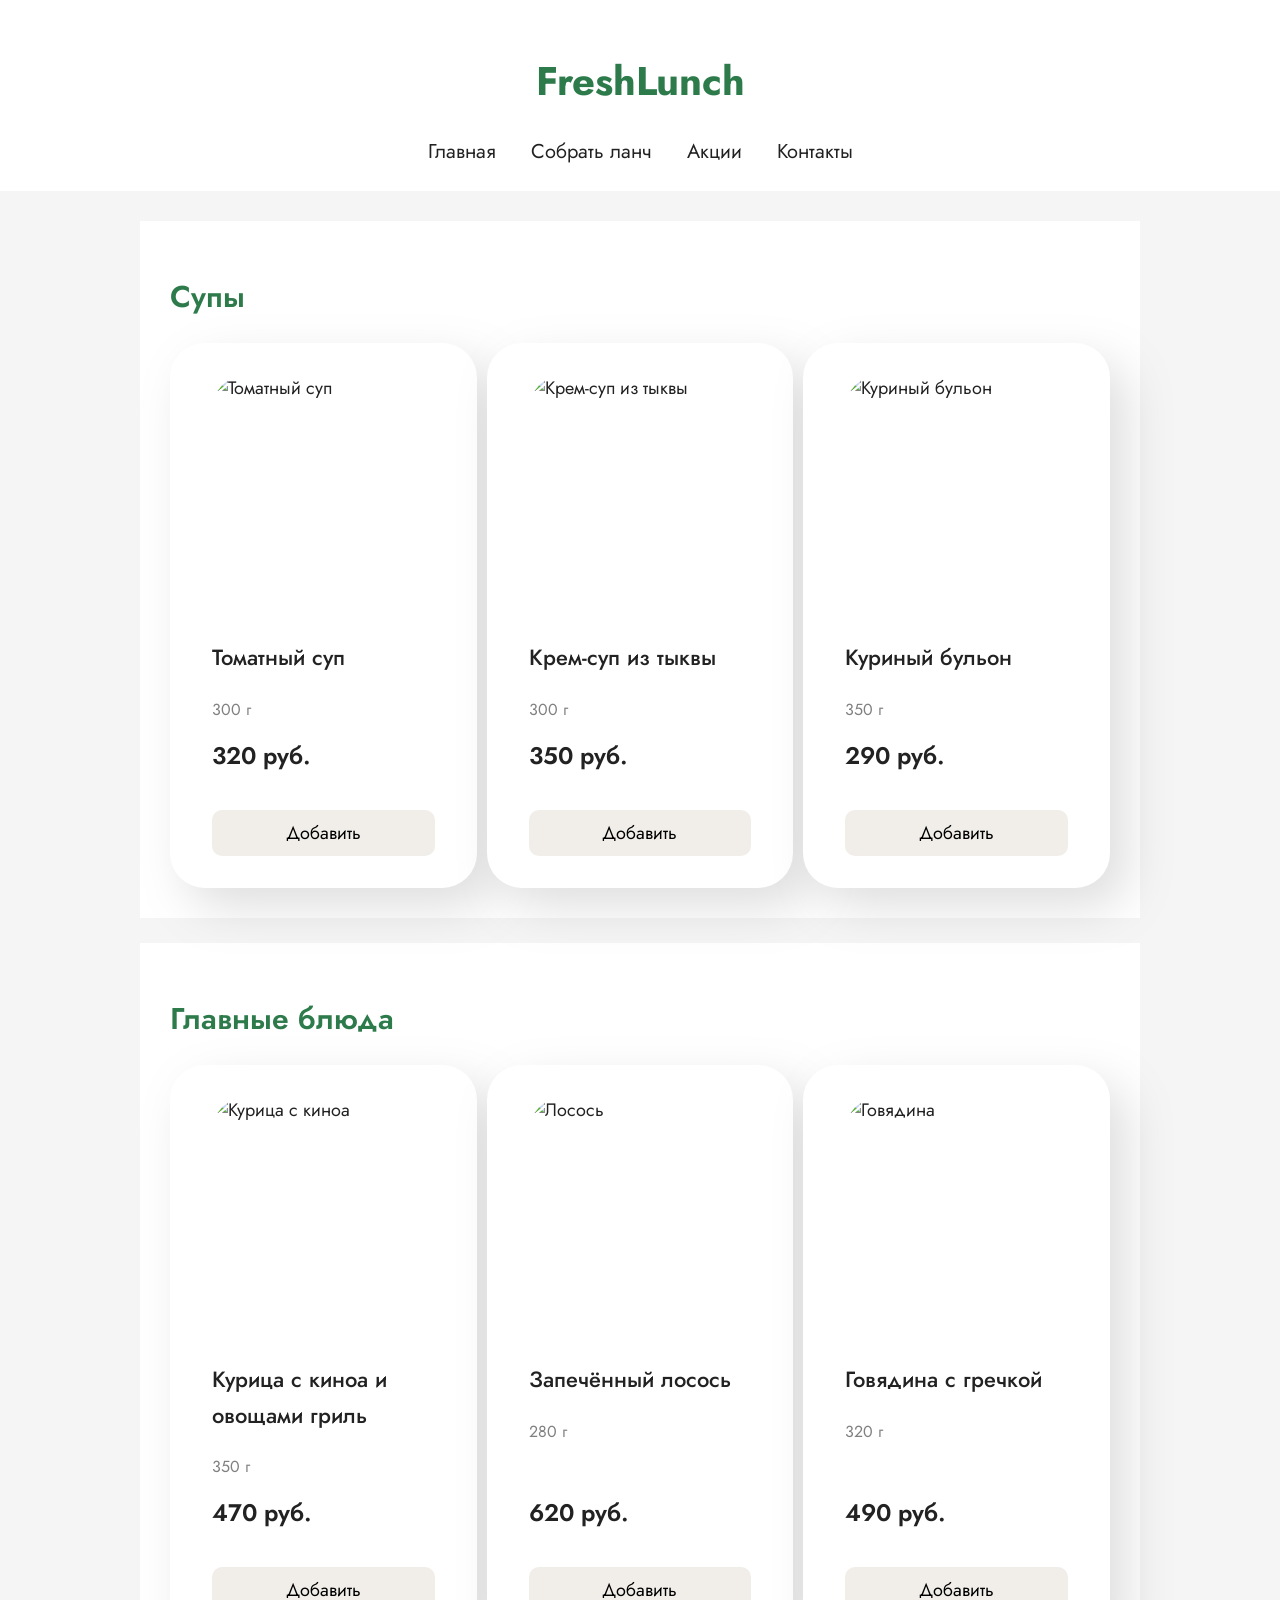
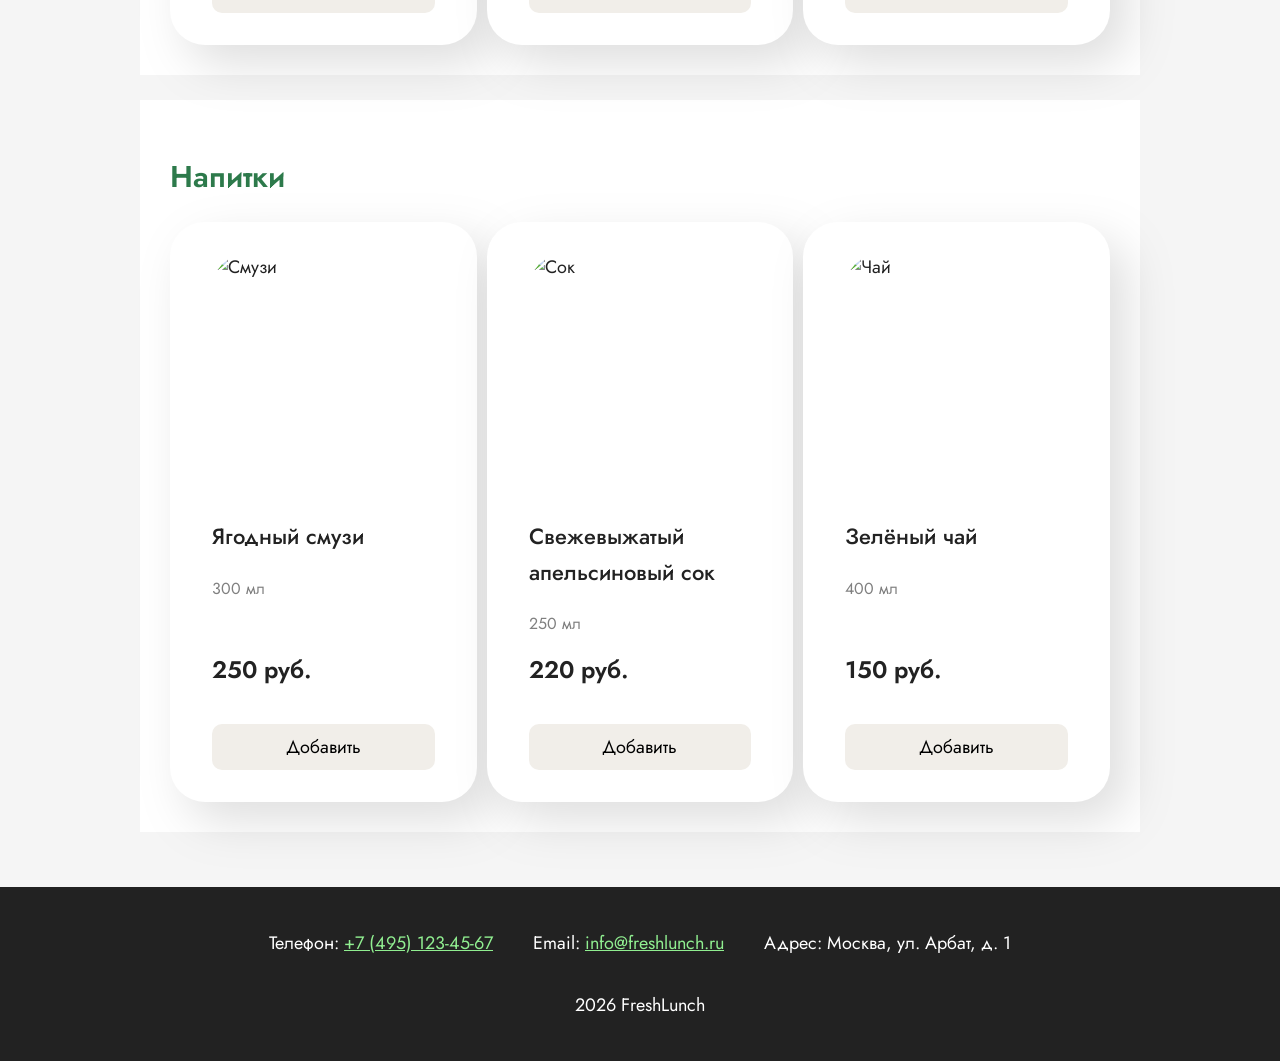
==== lunch.html @ 1bab7ae6 "Первая и вторая лабораторная" ====
<!DOCTYPE html>
<html lang="ru">

<head>
    <meta charset="UTF-8">
    <meta name="viewport" content="width=device-width, initial-scale=1.0">
    <title>FreshLunch - Собрать ланч</title>
    
    <link rel="preconnect" href="https://fonts.googleapis.com">
    <link rel="preconnect" href="https://fonts.gstatic.com" crossorigin>
    <link href="https://fonts.googleapis.com/css2?family=Jost:ital,wght@0,100..900;1,100..900&family=Oswald:wght@200..700&family=PT+Sans:ital,wght@0,400;0,700;1,400;1,700&display=swap" rel="stylesheet">

    <link rel="stylesheet" href="style.css">
    <link rel="stylesheet" href="lunch.css">
</head>

<body>
<header>
    <h1>FreshLunch</h1>
    <nav>
        <!-- Ссылка на главную -->
        <a href="site.html">Главная</a>
        <!-- Активная ссылка — текущая страница -->
        <a href="lunch.html" id="active">Собрать ланч</a>
        <a href="#">Акции</a>
        <a href="#contacts">Контакты</a>
    </nav>
</header>

<main>
    <section class="menu-section">
        <h2>Супы</h2>

        <div class="dishes-grid">

            <!-- Блюдо 1 -->
            <div class="dish-card">
                <img src="https://images.unsplash.com/photo-1547592166-23ac45744acd?w=400" alt="Томатный суп">
                <p class="dish-name">Томатный суп</p>
                <p class="dish-weight">300 г</p>
                <p class="dish-price">320 руб.</p>
                <button class="add-btn">Добавить</button>
            </div>

            <!-- Блюдо 2 -->
            <div class="dish-card">
                <img src="https://images.unsplash.com/photo-1603105037880-880cd4edfb0d?w=400" alt="Крем-суп из тыквы">
                <p class="dish-name">Крем-суп из тыквы</p>
                <p class="dish-weight">300 г</p>
                <p class="dish-price">350 руб.</p>
                <button class="add-btn">Добавить</button>
            </div>

            <!-- Блюдо 3 -->
            <div class="dish-card">
                <img src="https://images.unsplash.com/photo-1604152135912-04a022e23696?w=400" alt="Куриный бульон">
                <p class="dish-name">Куриный бульон</p>
                <p class="dish-weight">350 г</p>
                <p class="dish-price">290 руб.</p>
                <button class="add-btn">Добавить</button>
            </div>
        </div>
    </section>

    <!-- БЛОК С ГЛАВНЫМИ БЛЮДАМИ -->
    <section class="menu-section">
        <h2>Главные блюда</h2>

        <div class="dishes-grid">
            <div class="dish-card">
                <img src="https://images.unsplash.com/photo-1546069901-ba9599a7e63c?w=400" alt="Курица с киноа">
                <p class="dish-name">Курица с киноа и овощами гриль</p>
                <p class="dish-weight">350 г</p>
                <p class="dish-price">470 руб.</p>
                <button class="add-btn">Добавить</button>
            </div>

            <div class="dish-card">
                <img src="https://images.unsplash.com/photo-1467003909585-2f8a72700288?w=400" alt="Лосось">
                <p class="dish-name">Запечённый лосось</p>
                <p class="dish-weight">280 г</p>
                <p class="dish-price">620 руб.</p>
                <button class="add-btn">Добавить</button>
            </div>

            <div class="dish-card">
                <img src="https://images.unsplash.com/photo-1546793665-c74683f339c1?w=400" alt="Говядина">
                <p class="dish-name">Говядина с гречкой</p>
                <p class="dish-weight">320 г</p>
                <p class="dish-price">490 руб.</p>
                <button class="add-btn">Добавить</button>
            </div>
        </div>
    </section>

    <!-- БЛОК С НАПИТКАМИ -->
    <section class="menu-section">
        <h2>Напитки</h2>

        <div class="dishes-grid">
            <div class="dish-card">
                <img src="https://images.unsplash.com/photo-1544145945-f90425340c7e?w=400" alt="Смузи">
                <p class="dish-name">Ягодный смузи</p>
                <p class="dish-weight">300 мл</p>
                <p class="dish-price">250 руб.</p>
                <button class="add-btn">Добавить</button>
            </div>

            <div class="dish-card">
                <img src="https://images.unsplash.com/photo-1556679343-c7306c1976bc?w=400" alt="Сок">
                <p class="dish-name">Свежевыжатый апельсиновый сок</p>
                <p class="dish-weight">250 мл</p>
                <p class="dish-price">220 руб.</p>
                <button class="add-btn">Добавить</button>
            </div>

            <div class="dish-card">
                <img src="https://images.unsplash.com/photo-1497534446932-c925b458314e?w=400" alt="Чай">
                <p class="dish-name">Зелёный чай</p>
                <p class="dish-weight">400 мл</p>
                <p class="dish-price">150 руб.</p>
                <button class="add-btn">Добавить</button>
            </div>

        </div>
    </section>
</main>


<footer id="contacts">
    <div class="contacts">
        <p>Телефон: <a href="tel:+74951234567">+7 (495) 123-45-67</a></p>
        <p>Email: <a href="mailto:info@freshlunch.ru">info@freshlunch.ru</a></p>
        <p>Адрес: Москва, ул. Арбат, д. 1</p>
    </div>
    <p>2026 FreshLunch</p>
</footer>
</body>
</html>
---- style.css ----
* {
    box-sizing: border-box;
}

body {
    font-family: 'Jost', sans-serif;
    background-color: #f5f5f5;
    color: #222;
    margin: 0;
    font-size: 18px;
}


/* Шапка */

header {
    background-color: white;
    padding: 25px;
    text-align: center;
}

header h1 {
    color: #2d7a4b;
    font-size: 40px;
    font-weight: 700;
}

nav a {
    color: #222;
    text-decoration: none;
    margin: 15px;
    font-size: 20px;
}

nav a:hover {
    color: #2d7a4b;
}


/* Основная часть */

main {
    width: 90%;
    max-width: 1000px;
    margin: 30px auto;
}


/* Разделы */

section {
    background-color: white;
    padding: 30px;
    margin-bottom: 25px;
}

h2 {
    color: #2d7a4b;
    font-size: 30px;
    font-weight: 600;
}


/* Картинка */

section img {
    width: 350px;
    height: auto;
    max-width: 100%;
}


/* Текст */

section p {
    font-size: 20px;
    line-height: 1.6;
}


/* Список */

li {
    font-size: 20px;
    margin-bottom: 15px;
}


/* Таблица */

table {
    width: 100%;
    border-collapse: collapse;
    font-size: 18px;
}

th,
td {
    border: 1px solid #ccc;
    padding: 15px;
    text-align: left;
}

th {
    background-color: #eee;
}


/* Футер */

footer {
    background-color: #222;
    color: white;
    padding: 25px;
    text-align: center;
}

.contacts {
    display: flex;
    justify-content: center;
    gap: 40px;
}

footer a {
    color: lightgreen;
}

footer a:hover {
    color: white;
}

footer p {
    font-size: 18px;
}


/* Телефон */

@media (max-width: 600px) {

    nav a {
        display: block;
        margin: 15px;
    }

    .contacts {
        display: block;
    }

    table {
        font-size: 15px;
    }

    th,
    td {
        padding: 8px;
    }
}
---- lunch.css ----
/* ===== СЕТКА БЛОКА С БЛЮДАМИ (section > div) ===== */
.dishes-grid {
    display: grid;                       /* включаем Grid */
    grid-template-columns: 1fr 1fr 1fr;  /* 3 колонки одинаковой ширины */
    gap: 10px;                           /* отступ между элементами */
}


/* ===== КАРТОЧКА БЛЮДА (section > div > div) ===== */
.dish-card {
    display: flex;                       /* включаем Flex */
    flex-direction: column;              /* элементы вертикально */
    padding: 30px 40px;                  /* 30px сверху/снизу, 40px слева/справа */
    border-radius: 35px;                 /* закругление углов */
    cursor: pointer;                     /* курсор "рука" */
    filter: drop-shadow(17px 19px 24px rgba(0, 0, 0, 0.13)); /* тень */
    background-color: white;             /* белый фон */
    border: 2px solid transparent;       /* прозрачная граница (для hover) */
    transition: 0.2s;                    /* плавное изменение */
}

/* При наведении — граница tomato */
.dish-card:hover {
    border: 2px solid tomato;
}

/* При наведении на карточку — меняем цвет кнопки */
.dish-card:hover .add-btn {
    background-color: tomato;
    color: white;
}


/* ===== ИЗОБРАЖЕНИЕ (section > div > div > img) ===== */
.dish-card img {
    width: 100%;                         /* растягиваем на всю ширину */
    height: 250px;
    object-fit: cover;
    border-radius: 35px;                 /* закругление */
}


/* ===== ЦЕНА ===== */
.dish-price {
    font-size: 24px;                     /* увеличили размер */
    font-weight: 600;
    margin-top: auto;                    /* ПРИЖИМАЕТ цену+вес+кнопку вниз */
}


/* ===== НАЗВАНИЕ ===== */
.dish-name {
    font-size: 22px;                     /* увеличили размер */
    font-weight: 500;
    margin-top: 15px;
    margin-bottom: 5px;
}


/* ===== ВЕС/ОБЪЁМ ===== */
.dish-weight {
    color: gray;                         /* серый цвет */
    font-size: 16px;
    margin-bottom: 15px;
}


/* ===== КНОПКА ===== */
.add-btn {
    background-color: #f1eee9;           /* цвет фона */
    margin-top: 10px;                    /* обязательный отступ сверху */
    padding: 10px 30px;                  /* 10px сверху/снизу, 30px слева/справа */
    border-radius: 10px;                 /* закругление */
    cursor: pointer;                     /* курсор "рука" */
    border: none;
    font-family: 'Jost', sans-serif;
    font-size: 18px;
    transition: 0.2s;
}


/* ===== ФУТЕР ВНИЗУ СТРАНИЦЫ ===== */
body {
    display: flex;
    flex-direction: column;
    min-height: 100vh;                   /* минимум = высота экрана */
}

main {
    flex-grow: 1;                        /* main растягивается на всё свободное место */
}


/* ===== АДАПТИВНОСТЬ ===== */

/* Планшеты: ≤800px */
@media (max-width: 800px) {
    .dishes-grid {
        grid-template-columns: 1fr 1fr;  /* 2 колонки */
    }

    nav {
        justify-content: space-between;  /* равное расстояние между ссылками */
    }
}


/* Телефоны: ≤600px */
@media (max-width: 600px) {
    h1 {
        text-align: center;              /* заголовок по центру */
    }

    nav {
        flex-direction: column;          /* ссылки вертикально */
        align-items: center;             /* выравнивание по центру */
    }

    nav a {
        font-size: 24px;                 /* шрифт +4px (было 20px) */
    }

    section h2 {
        text-align: center;              /* заголовки секций по центру */
    }

    .dishes-grid {
        grid-template-columns: 1fr;      /* 1 колонка */
    }
}
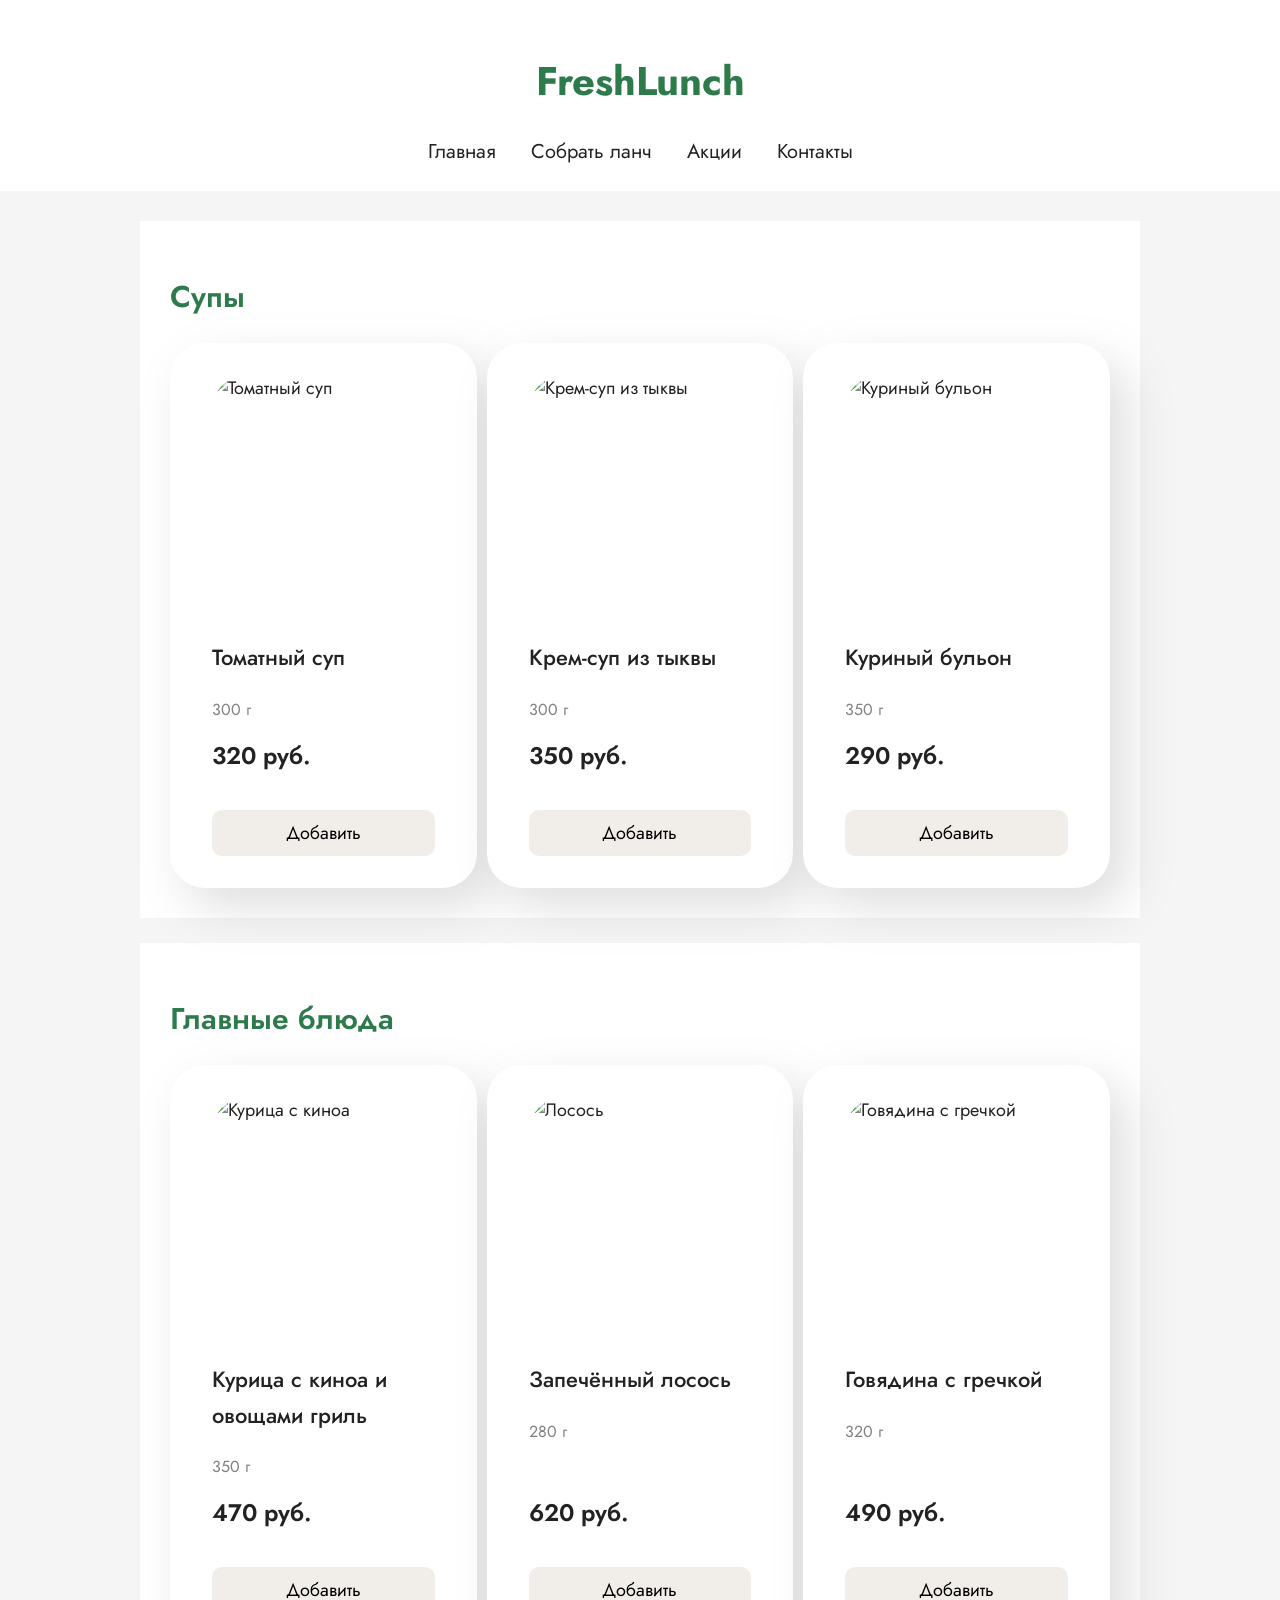
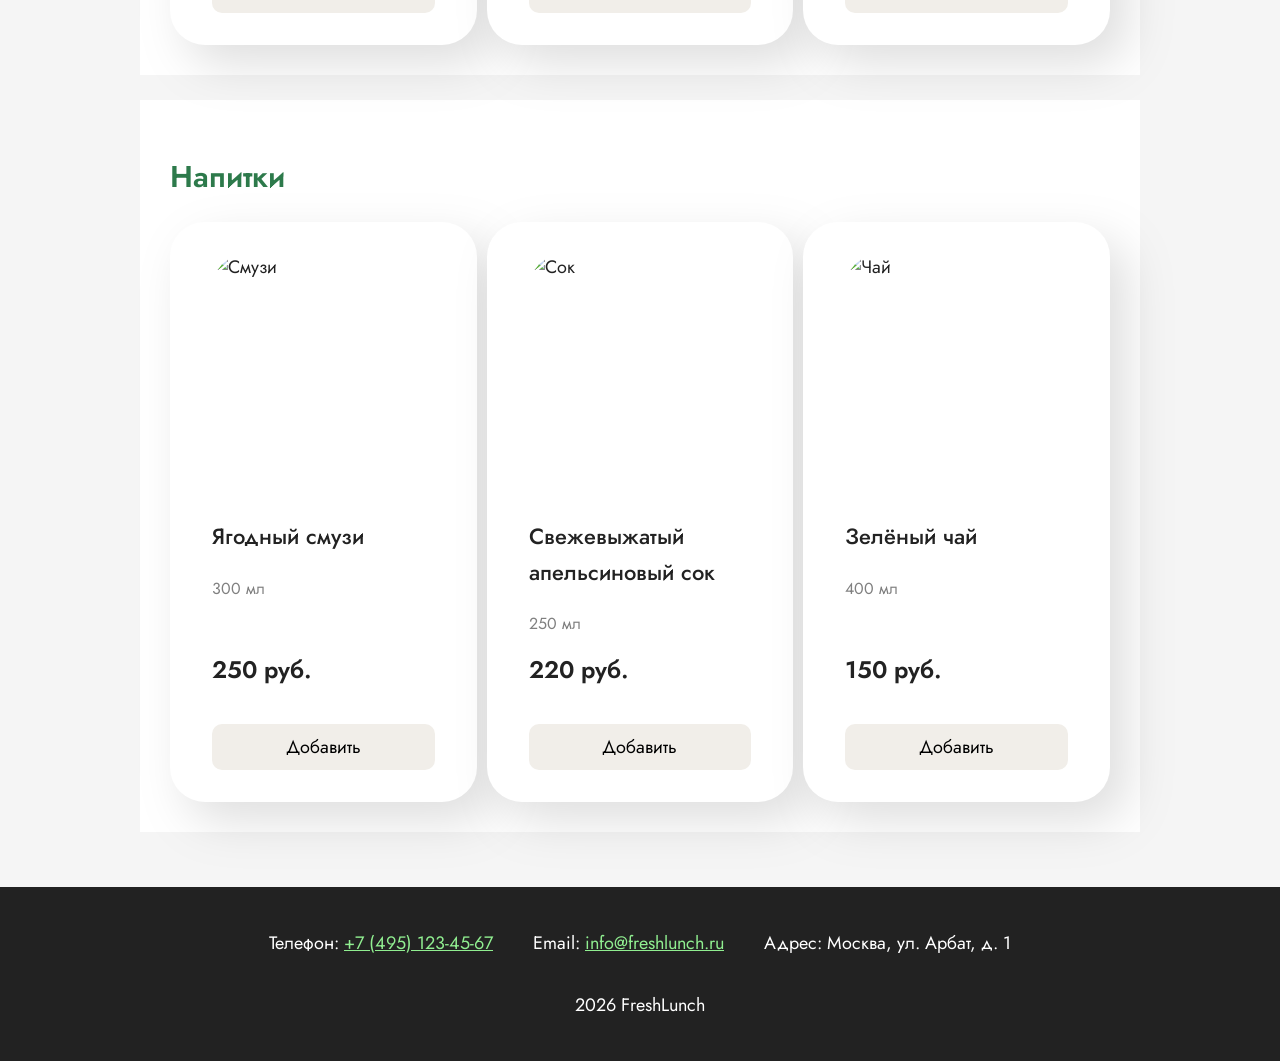
==== commit ba99792f: "Обновила картинки блюд" ====
--- a/lunch.html
+++ b/lunch.html
@@ -84,7 +84,7 @@
             </div>
 
             <div class="dish-card">
-                <img src="https://images.unsplash.com/photo-1546793665-c74683f339c1?w=400" alt="Говядина">
+                <img src="https://static.1000.menu/img/content/25073/govyadina-s-grechkoi-v-multivarke_1516543155_1_max.jpg" alt="Говядина с гречкой">
                 <p class="dish-name">Говядина с гречкой</p>
                 <p class="dish-weight">320 г</p>
                 <p class="dish-price">490 руб.</p>
@@ -99,7 +99,7 @@
 
         <div class="dishes-grid">
             <div class="dish-card">
-                <img src="https://images.unsplash.com/photo-1544145945-f90425340c7e?w=400" alt="Смузи">
+                <img src="https://images.gastronom.ru/UGFxAYkqQdXvno7l9Ox06NuU7NZBMwIPqvgeKQvAero/pr:recipe-cover-image/g:ce/rs:auto:0:0:0/L2Ntcy9hbGwtaW1hZ2VzL2Q1ZjU2ZGY2LWE0N2EtNGJjOS04MGM5LTIyMGE4ZWYwYWJjMC5qcGc.webp" alt="Смузи">
                 <p class="dish-name">Ягодный смузи</p>
                 <p class="dish-weight">300 мл</p>
                 <p class="dish-price">250 руб.</p>
@@ -107,7 +107,7 @@
             </div>
 
             <div class="dish-card">
-                <img src="https://images.unsplash.com/photo-1556679343-c7306c1976bc?w=400" alt="Сок">
+                <img src="https://avatars.mds.yandex.net/i?id=8ed8994176d2eaf9b69723605c8e2bb5_l-7069324-images-thumbs&n=13" alt="Сок">
                 <p class="dish-name">Свежевыжатый апельсиновый сок</p>
                 <p class="dish-weight">250 мл</p>
                 <p class="dish-price">220 руб.</p>
@@ -115,7 +115,7 @@
             </div>
 
             <div class="dish-card">
-                <img src="https://images.unsplash.com/photo-1497534446932-c925b458314e?w=400" alt="Чай">
+                <img src="https://i.pinimg.com/736x/b4/28/6f/b4286f31e030b7b48010809bc9d1d43b.jpg" alt="Чай">
                 <p class="dish-name">Зелёный чай</p>
                 <p class="dish-weight">400 мл</p>
                 <p class="dish-price">150 руб.</p>
--- a/lunch.css
+++ b/lunch.css
@@ -1,12 +1,9 @@
-/* ===== СЕТКА БЛОКА С БЛЮДАМИ (section > div) ===== */
 .dishes-grid {
     display: grid;                       /* включаем Grid */
     grid-template-columns: 1fr 1fr 1fr;  /* 3 колонки одинаковой ширины */
     gap: 10px;                           /* отступ между элементами */
 }
 
-
-/* ===== КАРТОЧКА БЛЮДА (section > div > div) ===== */
 .dish-card {
     display: flex;                       /* включаем Flex */
     flex-direction: column;              /* элементы вертикально */
@@ -30,25 +27,20 @@
     color: white;
 }
 
-
-/* ===== ИЗОБРАЖЕНИЕ (section > div > div > img) ===== */
 .dish-card img {
     width: 100%;                         /* растягиваем на всю ширину */
     height: 250px;
     object-fit: cover;
+    object-position: center;
     border-radius: 35px;                 /* закругление */
 }
 
-
-/* ===== ЦЕНА ===== */
 .dish-price {
     font-size: 24px;                     /* увеличили размер */
     font-weight: 600;
     margin-top: auto;                    /* ПРИЖИМАЕТ цену+вес+кнопку вниз */
 }
 
-
-/* ===== НАЗВАНИЕ ===== */
 .dish-name {
     font-size: 22px;                     /* увеличили размер */
     font-weight: 500;
@@ -56,8 +48,6 @@
     margin-bottom: 5px;
 }
 
-
-/* ===== ВЕС/ОБЪЁМ ===== */
 .dish-weight {
     color: gray;                         /* серый цвет */
     font-size: 16px;
@@ -65,7 +55,6 @@
 }
 
 
-/* ===== КНОПКА ===== */
 .add-btn {
     background-color: #f1eee9;           /* цвет фона */
     margin-top: 10px;                    /* обязательный отступ сверху */
@@ -78,8 +67,6 @@
     transition: 0.2s;
 }
 
-
-/* ===== ФУТЕР ВНИЗУ СТРАНИЦЫ ===== */
 body {
     display: flex;
     flex-direction: column;
@@ -89,9 +76,6 @@
 main {
     flex-grow: 1;                        /* main растягивается на всё свободное место */
 }
-
-
-/* ===== АДАПТИВНОСТЬ ===== */
 
 /* Планшеты: ≤800px */
 @media (max-width: 800px) {
@@ -103,7 +87,6 @@
         justify-content: space-between;  /* равное расстояние между ссылками */
     }
 }
-
 
 /* Телефоны: ≤600px */
 @media (max-width: 600px) {
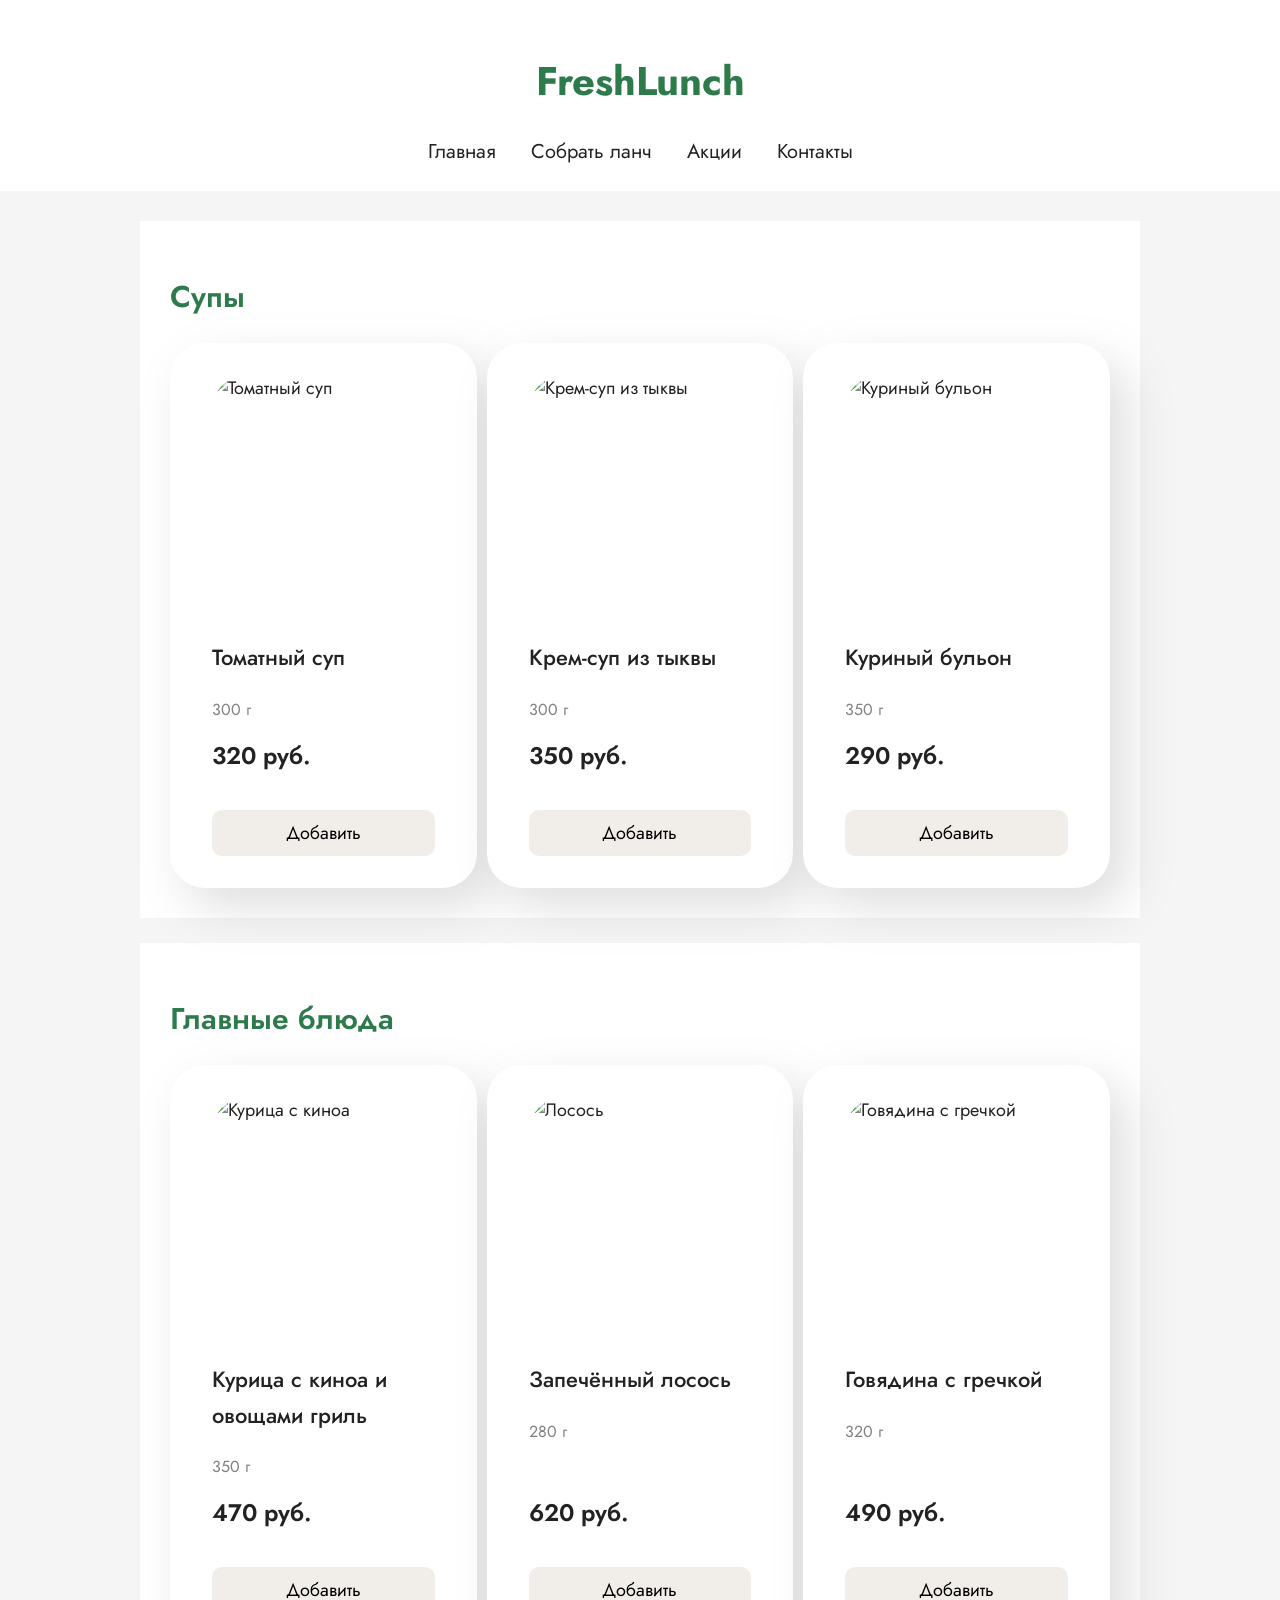
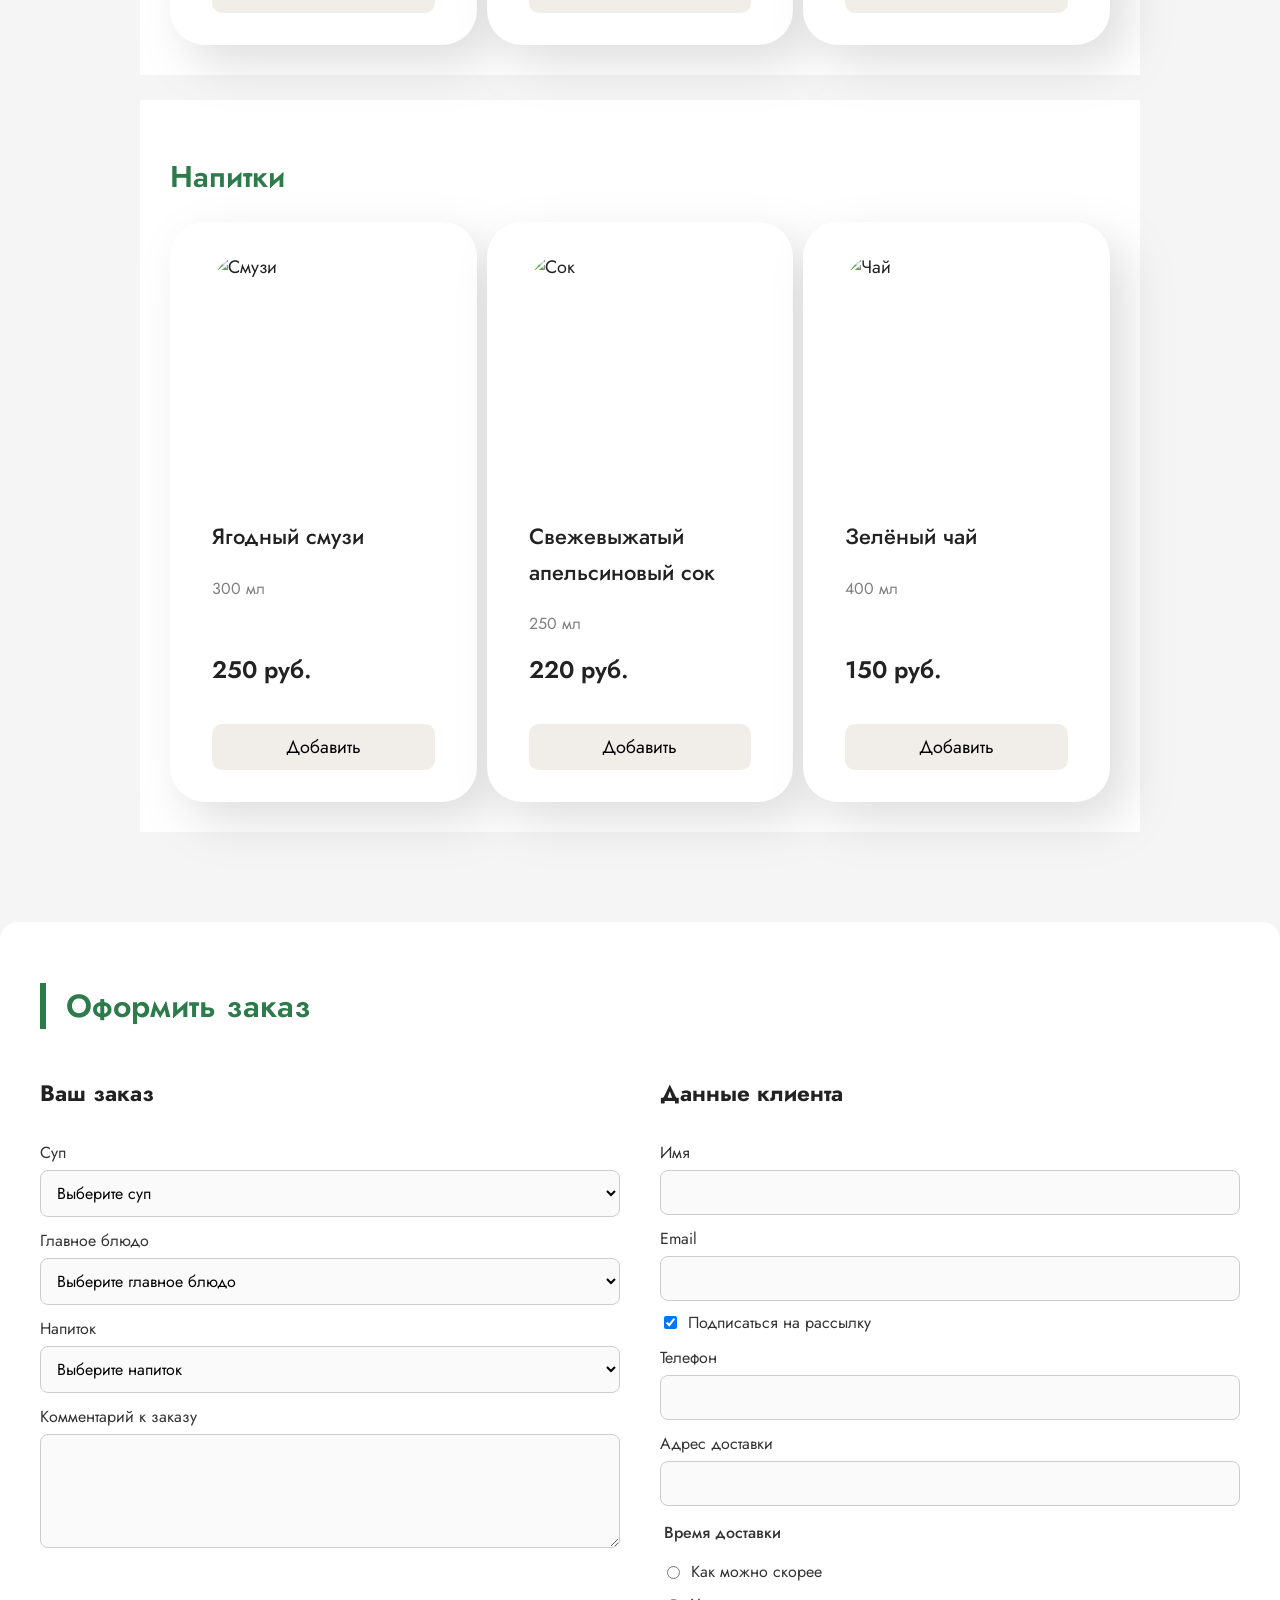
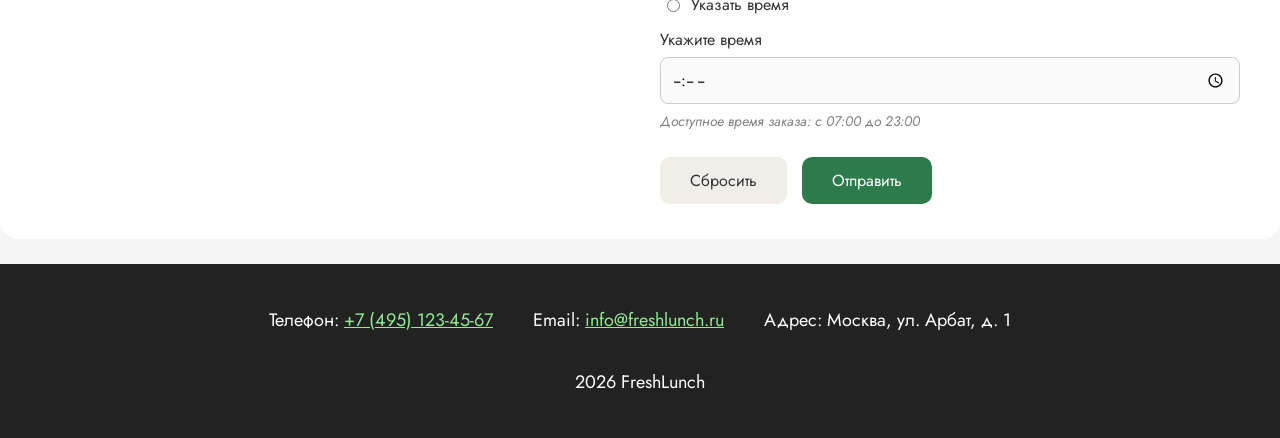
==== commit a6bb8f67: "Лабораторная 3: форма заказа" ====
--- a/lunch.html
+++ b/lunch.html
@@ -19,7 +19,7 @@
     <h1>FreshLunch</h1>
     <nav>
         <!-- Ссылка на главную -->
-        <a href="site.html">Главная</a>
+        <a href="index.html">Главная</a>
         <!-- Активная ссылка — текущая страница -->
         <a href="lunch.html" id="active">Собрать ланч</a>
         <a href="#">Акции</a>
@@ -35,7 +35,7 @@
 
             <!-- Блюдо 1 -->
             <div class="dish-card">
-                <img src="https://images.unsplash.com/photo-1547592166-23ac45744acd?w=400" alt="Томатный суп">
+                <img src="https://images.gastronom.ru/pQ3jVXAxb33JK-GS0d2iVsIcUttttl0tYkVjEuJUB4A/pr:recipe-cover-image/g:ce/rs:auto:0:0:0/L2Ntcy9hbGwtaW1hZ2VzLzllMTFmYTgxLWRhZGQtNDJhOC05NTM0LTU1ZDMzYjk0MjlmZi5qcGc.webp" alt="Томатный суп">
                 <p class="dish-name">Томатный суп</p>
                 <p class="dish-weight">300 г</p>
                 <p class="dish-price">320 руб.</p>
@@ -44,7 +44,7 @@
 
             <!-- Блюдо 2 -->
             <div class="dish-card">
-                <img src="https://images.unsplash.com/photo-1603105037880-880cd4edfb0d?w=400" alt="Крем-суп из тыквы">
+                <img src="https://avatars.mds.yandex.net/get-vertis-journal/3911415/fbb6a65b-f670-4750-96d6-ed1d19c1475e.jpg/1600x1600" alt="Крем-суп из тыквы">
                 <p class="dish-name">Крем-суп из тыквы</p>
                 <p class="dish-weight">300 г</p>
                 <p class="dish-price">350 руб.</p>
@@ -53,7 +53,7 @@
 
             <!-- Блюдо 3 -->
             <div class="dish-card">
-                <img src="https://images.unsplash.com/photo-1604152135912-04a022e23696?w=400" alt="Куриный бульон">
+                <img src="https://avatars.mds.yandex.net/get-vertis-journal/4220003/9445b10c-77b0-47fd-8c5b-2d51cef11371.jpg/1600x1600" alt="Куриный бульон">
                 <p class="dish-name">Куриный бульон</p>
                 <p class="dish-weight">350 г</p>
                 <p class="dish-price">290 руб.</p>
@@ -68,7 +68,7 @@
 
         <div class="dishes-grid">
             <div class="dish-card">
-                <img src="https://images.unsplash.com/photo-1546069901-ba9599a7e63c?w=400" alt="Курица с киноа">
+                <img src="https://ic.pics.livejournal.com/pliskina/67435712/27310/27310_900.jpg" alt="Курица с киноа">
                 <p class="dish-name">Курица с киноа и овощами гриль</p>
                 <p class="dish-weight">350 г</p>
                 <p class="dish-price">470 руб.</p>
@@ -76,7 +76,7 @@
             </div>
 
             <div class="dish-card">
-                <img src="https://images.unsplash.com/photo-1467003909585-2f8a72700288?w=400" alt="Лосось">
+                <img src="https://images.gastronom.ru/JUv119X3SJl5p6LTBsgN8yuBNV9k4Zxe6qa372C3nSY/pr:article-cover-image/g:ce/rs:auto:0:0:0/L2Ntcy9hbGwtaW1hZ2VzLzFhMzMzZTMxLWVjOWEtNDBkMi1hNzNhLTRhZGNkNGFiMjgwNi5qcGc.webp" alt="Лосось">
                 <p class="dish-name">Запечённый лосось</p>
                 <p class="dish-weight">280 г</p>
                 <p class="dish-price">620 руб.</p>
@@ -84,7 +84,7 @@
             </div>
 
             <div class="dish-card">
-                <img src="https://static.1000.menu/img/content/25073/govyadina-s-grechkoi-v-multivarke_1516543155_1_max.jpg" alt="Говядина с гречкой">
+                <img src="https://img.povar.ru/main-micro/81/a3/b7/82/kasha_grechnevaya_s_govyadinoi-782221.JPG" alt="Говядина с гречкой">
                 <p class="dish-name">Говядина с гречкой</p>
                 <p class="dish-weight">320 г</p>
                 <p class="dish-price">490 руб.</p>
@@ -126,6 +126,88 @@
     </section>
 </main>
 
+<!-- ЛАБОРАТОРНАЯ РАБОТА 3: ФОРМА ЗАКАЗА -->
+<section class="order-section">
+    <h2>Оформить заказ</h2>
+    <form action="https://httpbin.org/post" method="POST" class="order-form">
+        <!-- БЛОК 1: ЗАКАЗ КЛИЕНТА -->
+        <div class="order-column">
+            <h3>Ваш заказ</h3>
+
+            <label for="soup">Суп</label>
+            <select id="soup" name="soup" required>
+                <option value="">Выберите суп</option>
+                <option value="tomatny">Томатный суп</option>
+                <option value="tykva">Крем-суп из тыквы</option>
+                <option value="kuriny">Куриный бульон</option>
+            </select>
+
+            <label for="main-dish">Главное блюдо</label>
+            <select id="main-dish" name="main_dish" required>
+                <option value="">Выберите главное блюдо</option>
+                <option value="kurica_kinoa">Курица с киноа</option>
+                <option value="losos">Запечённый лосось</option>
+                <option value="govyadina">Говядина с гречкой</option>
+            </select>
+
+            <label for="drink">Напиток</label>
+            <select id="drink" name="drink" required>
+                <option value="">Выберите напиток</option>
+                <option value="smoothie">Ягодный смузи</option>
+                <option value="orange_juice">Апельсиновый сок</option>
+                <option value="green_tea">Зелёный чай</option>
+            </select>
+
+            <label for="comment">Комментарий к заказу</label>
+            <textarea id="comment" name="comment" rows="4"></textarea>
+        </div>
+        <!-- БЛОК 2: ДАННЫЕ КЛИЕНТА -->
+        <div class="order-column">
+            <h3>Данные клиента</h3>
+
+            <label for="name">Имя</label>
+            <input type="text" id="name" name="name" required>
+
+            <label for="email">Email</label>
+            <input type="email" id="email" name="email" required>
+
+            <div class="checkbox-row">
+                <input type="checkbox" id="subscribe" name="subscribe" checked>
+                <label for="subscribe">Подписаться на рассылку</label>
+            </div>
+
+            <label for="phone">Телефон</label>
+            <input type="tel" id="phone" name="phone" required>
+
+            <label for="address">Адрес доставки</label>
+            <input type="text" id="address" name="address" required>
+
+            <fieldset class="time-choice">
+                <legend>Время доставки</legend>
+
+                <div class="radio-row">
+                    <input type="radio" id="asap" name="delivery_time_type" value="asap" required>
+                    <label for="asap">Как можно скорее</label>
+                </div>
+
+                <div class="radio-row">
+                    <input type="radio" id="exact" name="delivery_time_type" value="exact" required>
+                    <label for="exact">Указать время</label>
+                </div>
+            </fieldset>
+
+            <label for="time">Укажите время</label>
+            <input type="time" id="time" name="delivery_time" min="07:00" max="23:00" step="300">
+            <p class="time-hint">Доступное время заказа: с 07:00 до 23:00</p>
+
+            <div class="form-buttons">
+                <button type="reset" class="btn-reset">Сбросить</button>
+                <button type="submit" class="btn-submit">Отправить</button>
+            </div>
+        </div>
+    </form>
+</section>
+<!-- КОНЕЦ ЛАБОРАТОРНОЙ 3 -->
 
 <footer id="contacts">
     <div class="contacts">
--- a/lunch.css
+++ b/lunch.css
@@ -110,4 +110,151 @@
     .dishes-grid {
         grid-template-columns: 1fr;      /* 1 колонка */
     }
-}+}
+
+/* ЛАБОРАТОРНАЯ 3: ФОРМА ЗАКАЗА */
+
+.order-section {
+    background: white;
+    padding: 35px 40px;
+    border-radius: 18px;
+    margin-top: 35px;
+}
+
+.order-section h2 {
+    font-size: 2rem;
+    color: #2d7a4b;
+    margin-bottom: 25px;
+    padding-left: 20px;
+    border-left: 6px solid #2d7a4b;
+}
+
+.order-form {
+    display: flex;
+    gap: 40px;
+    flex-wrap: wrap;
+}
+
+.order-column {
+    flex: 1 1 300px;
+    display: flex;
+    flex-direction: column;
+}
+
+.order-column h3 {
+    font-size: 1.4rem;
+    margin-bottom: 20px;
+    color: #222;
+}
+
+.order-column label {
+    font-size: 16px;
+    margin-bottom: 6px;
+    margin-top: 12px;
+    color: #333;
+}
+
+.order-column input[type="text"],
+.order-column input[type="email"],
+.order-column input[type="tel"],
+.order-column input[type="time"],
+.order-column select,
+.order-column textarea {
+    width: 100%;
+    padding: 10px 12px;
+    font-family: 'Jost', sans-serif;
+    font-size: 16px;
+    border: 1px solid #ccc;
+    border-radius: 8px;
+    background: #fafafa;
+}
+
+.order-column textarea {
+    resize: vertical;
+}
+
+.order-column select {
+    cursor: pointer;
+}
+
+/* Чекбокс */
+.checkbox-row,
+.radio-row {
+    display: flex;
+    align-items: center;
+    gap: 8px;
+    margin-top: 10px;
+}
+
+.checkbox-row label,
+.radio-row label {
+    margin: 0;
+    font-size: 16px;
+    cursor: pointer;
+}
+
+/* Радио-блок */
+.time-choice {
+    border: none;
+    margin-top: 15px;
+    padding: 0;
+}
+
+.time-choice legend {
+    font-size: 16px;
+    font-weight: 500;
+    color: #333;
+    margin-bottom: 6px;
+}
+
+/* Кнопки */
+.form-buttons {
+    display: flex;
+    gap: 15px;
+    margin-top: 25px;
+}
+
+.btn-reset,
+.btn-submit {
+    padding: 12px 30px;
+    font-family: 'Jost', sans-serif;
+    font-size: 16px;
+    border-radius: 10px;
+    cursor: pointer;
+    border: none;
+    transition: 0.2s;
+}
+
+.btn-reset {
+    background: #f1eee9;
+    color: #333;
+}
+
+.btn-reset:hover {
+    background: #e0dcd5;
+}
+
+.btn-submit {
+    background: #2d7a4b;
+    color: white;
+}
+
+.btn-submit:hover {
+    background: #245f3b;
+}
+
+.time-hint {
+    font-size: 14px;
+    color: gray;
+    margin-top: 6px;
+    margin-bottom: 0;
+    font-style: italic;
+}
+/* Адаптив */
+@media (max-width: 600px) {
+    .order-form {
+        flex-direction: column;
+        gap: 20px;
+    }
+}
+/* КОНЕЦ ЛАБОРАТОРНОЙ 3 */
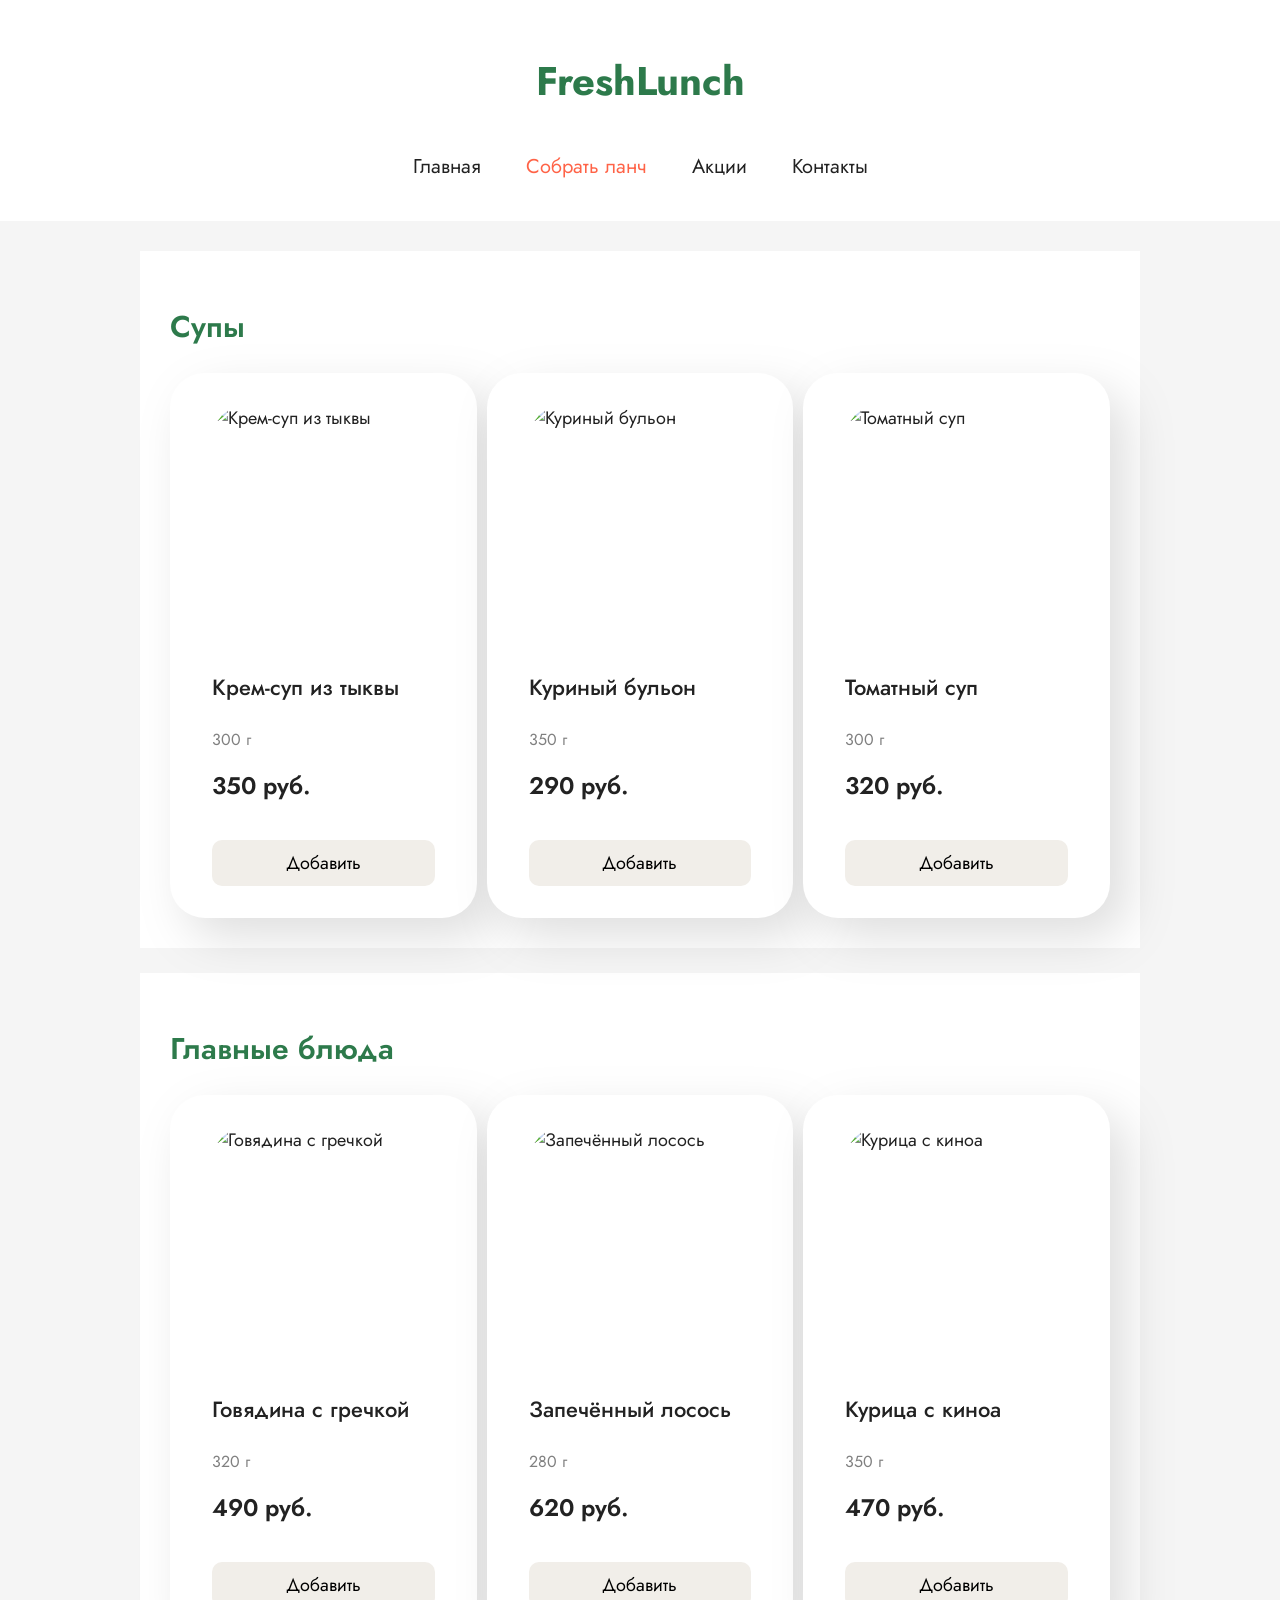
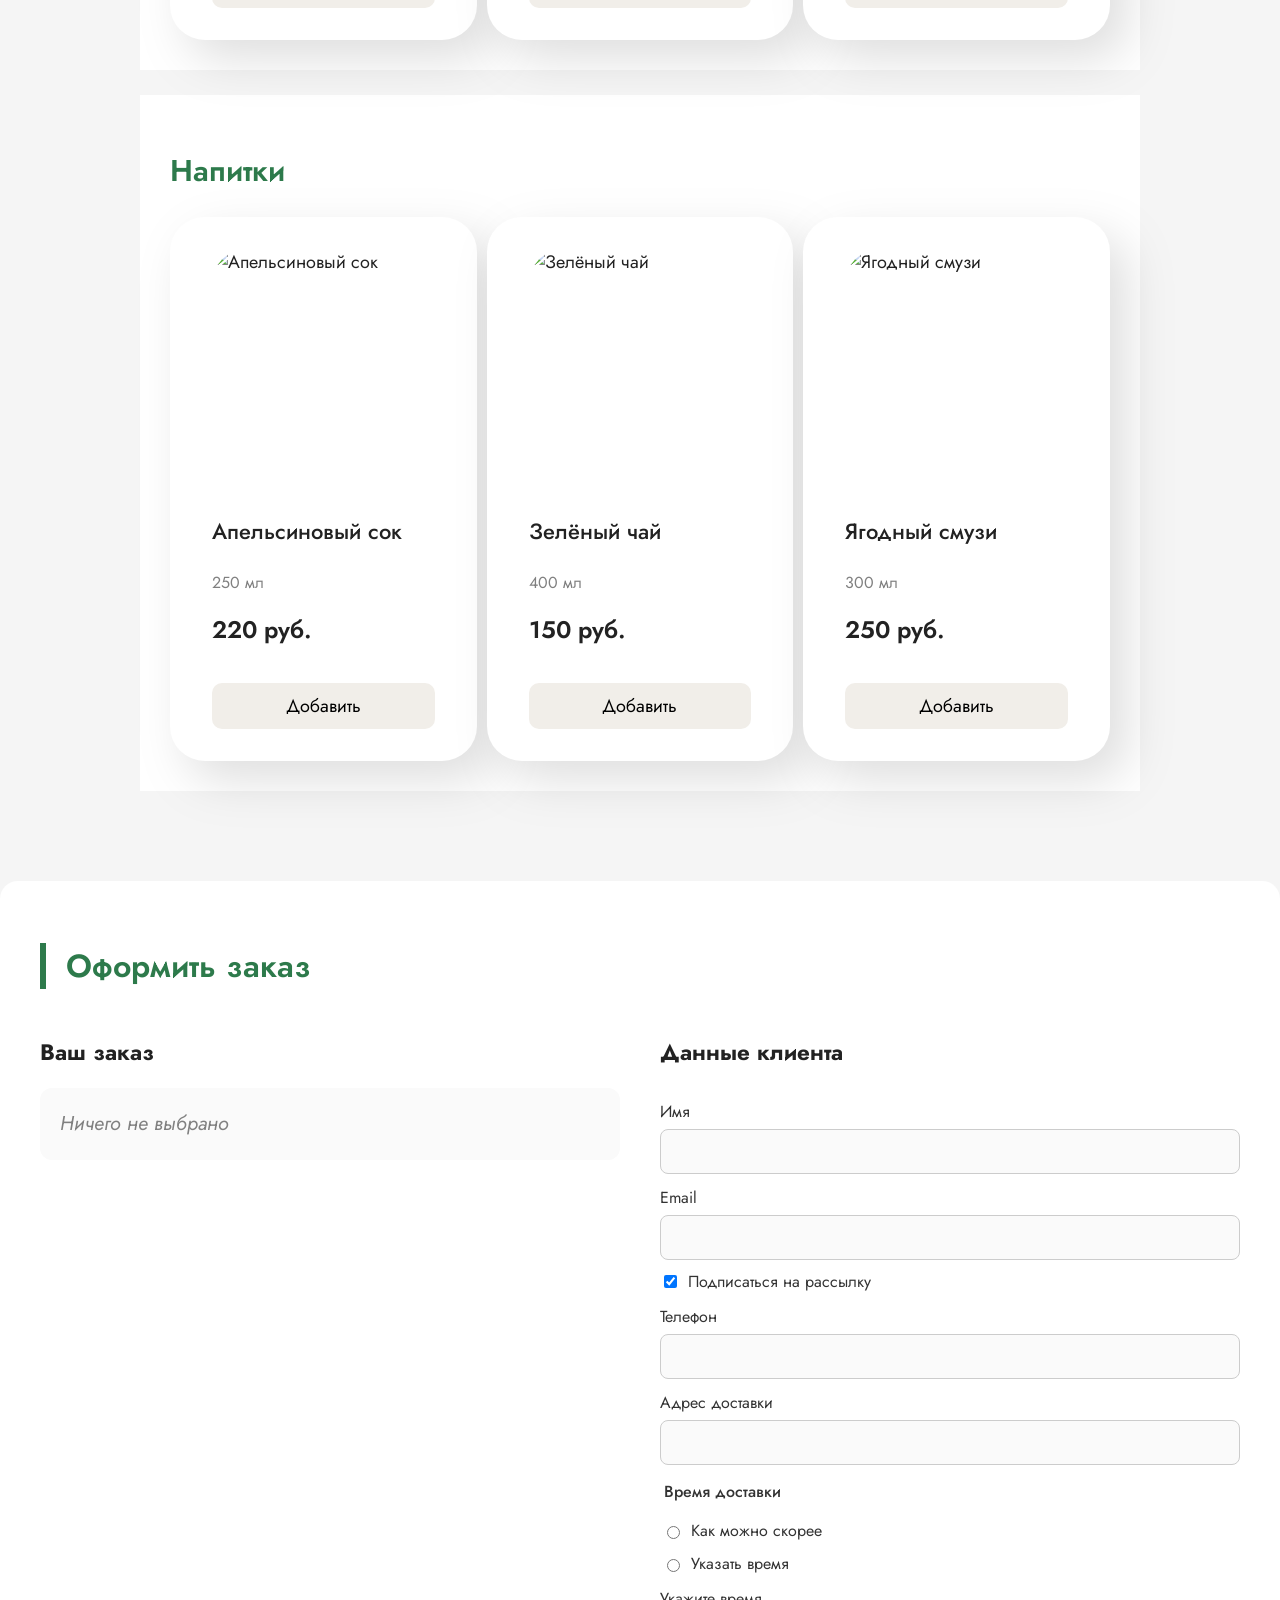
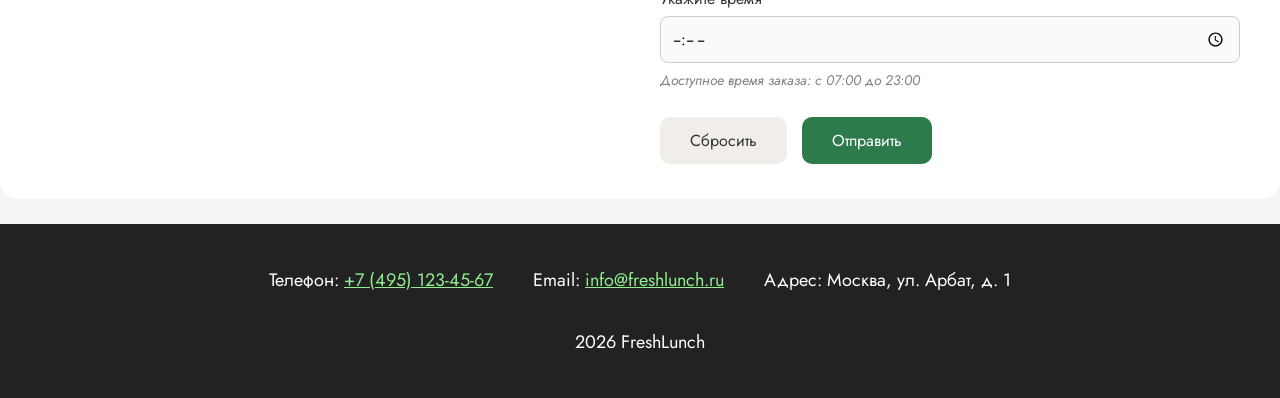
==== commit 74617f1b: "Лабораторная 4" ====
--- a/lunch.html
+++ b/lunch.html
@@ -2,6 +2,10 @@
 <html lang="ru">
 
 <head>
+    <!-- ЛАБОРАТОРНАЯ 4: СКРИПТЫ -->
+    <script src="dishes.js" defer></script>
+    <script src="render.js" defer></script>
+    <script src="order.js" defer></script>
     <meta charset="UTF-8">
     <meta name="viewport" content="width=device-width, initial-scale=1.0">
     <title>FreshLunch - Собрать ланч</title>
@@ -28,101 +32,20 @@
 </header>
 
 <main>
+    <!-- ЛАБОРАТОРНАЯ РАБОТА 4. Изменено -->
     <section class="menu-section">
-        <h2>Супы</h2>
-
-        <div class="dishes-grid">
-
-            <!-- Блюдо 1 -->
-            <div class="dish-card">
-                <img src="https://images.gastronom.ru/pQ3jVXAxb33JK-GS0d2iVsIcUttttl0tYkVjEuJUB4A/pr:recipe-cover-image/g:ce/rs:auto:0:0:0/L2Ntcy9hbGwtaW1hZ2VzLzllMTFmYTgxLWRhZGQtNDJhOC05NTM0LTU1ZDMzYjk0MjlmZi5qcGc.webp" alt="Томатный суп">
-                <p class="dish-name">Томатный суп</p>
-                <p class="dish-weight">300 г</p>
-                <p class="dish-price">320 руб.</p>
-                <button class="add-btn">Добавить</button>
-            </div>
-
-            <!-- Блюдо 2 -->
-            <div class="dish-card">
-                <img src="https://avatars.mds.yandex.net/get-vertis-journal/3911415/fbb6a65b-f670-4750-96d6-ed1d19c1475e.jpg/1600x1600" alt="Крем-суп из тыквы">
-                <p class="dish-name">Крем-суп из тыквы</p>
-                <p class="dish-weight">300 г</p>
-                <p class="dish-price">350 руб.</p>
-                <button class="add-btn">Добавить</button>
-            </div>
-
-            <!-- Блюдо 3 -->
-            <div class="dish-card">
-                <img src="https://avatars.mds.yandex.net/get-vertis-journal/4220003/9445b10c-77b0-47fd-8c5b-2d51cef11371.jpg/1600x1600" alt="Куриный бульон">
-                <p class="dish-name">Куриный бульон</p>
-                <p class="dish-weight">350 г</p>
-                <p class="dish-price">290 руб.</p>
-                <button class="add-btn">Добавить</button>
-            </div>
-        </div>
+    <h2>Супы</h2>
+    <div class="dishes-grid" id="soups-grid"></div>
     </section>
 
-    <!-- БЛОК С ГЛАВНЫМИ БЛЮДАМИ -->
     <section class="menu-section">
         <h2>Главные блюда</h2>
-
-        <div class="dishes-grid">
-            <div class="dish-card">
-                <img src="https://ic.pics.livejournal.com/pliskina/67435712/27310/27310_900.jpg" alt="Курица с киноа">
-                <p class="dish-name">Курица с киноа и овощами гриль</p>
-                <p class="dish-weight">350 г</p>
-                <p class="dish-price">470 руб.</p>
-                <button class="add-btn">Добавить</button>
-            </div>
-
-            <div class="dish-card">
-                <img src="https://images.gastronom.ru/JUv119X3SJl5p6LTBsgN8yuBNV9k4Zxe6qa372C3nSY/pr:article-cover-image/g:ce/rs:auto:0:0:0/L2Ntcy9hbGwtaW1hZ2VzLzFhMzMzZTMxLWVjOWEtNDBkMi1hNzNhLTRhZGNkNGFiMjgwNi5qcGc.webp" alt="Лосось">
-                <p class="dish-name">Запечённый лосось</p>
-                <p class="dish-weight">280 г</p>
-                <p class="dish-price">620 руб.</p>
-                <button class="add-btn">Добавить</button>
-            </div>
-
-            <div class="dish-card">
-                <img src="https://img.povar.ru/main-micro/81/a3/b7/82/kasha_grechnevaya_s_govyadinoi-782221.JPG" alt="Говядина с гречкой">
-                <p class="dish-name">Говядина с гречкой</p>
-                <p class="dish-weight">320 г</p>
-                <p class="dish-price">490 руб.</p>
-                <button class="add-btn">Добавить</button>
-            </div>
-        </div>
+        <div class="dishes-grid" id="mains-grid"></div>
     </section>
 
-    <!-- БЛОК С НАПИТКАМИ -->
     <section class="menu-section">
         <h2>Напитки</h2>
-
-        <div class="dishes-grid">
-            <div class="dish-card">
-                <img src="https://images.gastronom.ru/UGFxAYkqQdXvno7l9Ox06NuU7NZBMwIPqvgeKQvAero/pr:recipe-cover-image/g:ce/rs:auto:0:0:0/L2Ntcy9hbGwtaW1hZ2VzL2Q1ZjU2ZGY2LWE0N2EtNGJjOS04MGM5LTIyMGE4ZWYwYWJjMC5qcGc.webp" alt="Смузи">
-                <p class="dish-name">Ягодный смузи</p>
-                <p class="dish-weight">300 мл</p>
-                <p class="dish-price">250 руб.</p>
-                <button class="add-btn">Добавить</button>
-            </div>
-
-            <div class="dish-card">
-                <img src="https://avatars.mds.yandex.net/i?id=8ed8994176d2eaf9b69723605c8e2bb5_l-7069324-images-thumbs&n=13" alt="Сок">
-                <p class="dish-name">Свежевыжатый апельсиновый сок</p>
-                <p class="dish-weight">250 мл</p>
-                <p class="dish-price">220 руб.</p>
-                <button class="add-btn">Добавить</button>
-            </div>
-
-            <div class="dish-card">
-                <img src="https://i.pinimg.com/736x/b4/28/6f/b4286f31e030b7b48010809bc9d1d43b.jpg" alt="Чай">
-                <p class="dish-name">Зелёный чай</p>
-                <p class="dish-weight">400 мл</p>
-                <p class="dish-price">150 руб.</p>
-                <button class="add-btn">Добавить</button>
-            </div>
-
-        </div>
+        <div class="dishes-grid" id="drinks-grid"></div>
     </section>
 </main>
 
@@ -133,33 +56,18 @@
         <!-- БЛОК 1: ЗАКАЗ КЛИЕНТА -->
         <div class="order-column">
             <h3>Ваш заказ</h3>
-
-            <label for="soup">Суп</label>
-            <select id="soup" name="soup" required>
-                <option value="">Выберите суп</option>
-                <option value="tomatny">Томатный суп</option>
-                <option value="tykva">Крем-суп из тыквы</option>
-                <option value="kuriny">Куриный бульон</option>
-            </select>
-
-            <label for="main-dish">Главное блюдо</label>
-            <select id="main-dish" name="main_dish" required>
-                <option value="">Выберите главное блюдо</option>
-                <option value="kurica_kinoa">Курица с киноа</option>
-                <option value="losos">Запечённый лосось</option>
-                <option value="govyadina">Говядина с гречкой</option>
-            </select>
-
-            <label for="drink">Напиток</label>
-            <select id="drink" name="drink" required>
-                <option value="">Выберите напиток</option>
-                <option value="smoothie">Ягодный смузи</option>
-                <option value="orange_juice">Апельсиновый сок</option>
-                <option value="green_tea">Зелёный чай</option>
-            </select>
-
-            <label for="comment">Комментарий к заказу</label>
-            <textarea id="comment" name="comment" rows="4"></textarea>
+            <!-- ЛАБОРАТОРНАЯ 4: БЛОК ЗАКАЗА -->
+            <input type="hidden" id="hidden-soup" name="soup" value="">
+            <input type="hidden" id="hidden-main" name="main_dish" value="">
+            <input type="hidden" id="hidden-drink" name="drink" value="">
+            <div id="order-display">
+                <p id="order-empty">Ничего не выбрано</p>
+                <div id="order-items" style="display: none;"></div>
+                <div id="order-total" style="display: none;">
+                    <p><strong>Стоимость заказа:</strong> <span id="total-value">0 руб.</span></p>
+                </div>
+            </div>
+            <!-- КОНЕЦ ЛАБОРАТОРНОЙ 4 -->
         </div>
         <!-- БЛОК 2: ДАННЫЕ КЛИЕНТА -->
         <div class="order-column">
--- a/style.css
+++ b/style.css
@@ -10,7 +10,6 @@
     font-size: 18px;
 }
 
-
 /* Шапка */
 
 header {
@@ -36,7 +35,6 @@
     color: #2d7a4b;
 }
 
-
 /* Основная часть */
 
 main {
@@ -44,7 +42,6 @@
     max-width: 1000px;
     margin: 30px auto;
 }
-
 
 /* Разделы */
 
@@ -156,3 +153,62 @@
         padding: 8px;
     }
 }
+
+/* Футер внизу страницы (для главной) */
+body {
+    display: flex;
+    flex-direction: column;
+    min-height: 100vh;
+}
+
+main {
+    flex-grow: 1;
+}
+
+/* Меню как flexbox */
+nav {
+    display: flex;
+    flex-wrap: wrap;          /* разрешаем перенос на новые строки */
+    gap: 15px;                /* отступ между ссылками */
+    justify-content: center;
+}
+
+/* Активная ссылка */
+#active {
+    color: tomato;
+}
+
+/* Адаптивность главной */
+@media (max-width: 800px) {
+    nav {
+        justify-content: space-between;  /* равное расстояние */
+    }
+    section img {
+        width: 500px;                    /* ширина картинки 500px */
+    }
+    h1 {
+        text-align: center;
+    }
+}
+
+@media (max-width: 600px) {
+    nav {
+        flex-direction: column;
+        align-items: center;
+    }
+    nav a {
+        font-size: 24px;                 /* +4px */
+    }
+    section img {
+        width: 100%;                     /* картинка на всю ширину */
+    }
+    table {
+        font-size: 16px;                 /* уменьшили на 2px (было 18px) */
+    }
+}
+
+@media (max-width: 400px) {
+    table {
+        font-size: 14px;                 /* ещё -2px */
+    }
+}
--- a/lunch.css
+++ b/lunch.css
@@ -257,4 +257,31 @@
         gap: 20px;
     }
 }
-/* КОНЕЦ ЛАБОРАТОРНОЙ 3 */+/* КОНЕЦ ЛАБОРАТОРНОЙ 3 */
+/* ЛАБОРАТОРНАЯ 4: БЛОК ЗАКАЗА */
+
+#order-display {
+    background: #fafafa;
+    padding: 20px;
+    border-radius: 12px;
+    margin-bottom: 20px;
+}
+
+#order-empty {
+    color: gray;
+    font-style: italic;
+    margin: 0;
+}
+
+#order-items p {
+    margin: 8px 0;
+    font-size: 16px;
+}
+
+#order-total {
+    margin-top: 15px;
+    padding-top: 15px;
+    border-top: 2px solid #ddd;
+    font-size: 18px;
+}
+/* КОНЕЦ ЛАБОРАТОРНОЙ 4 */
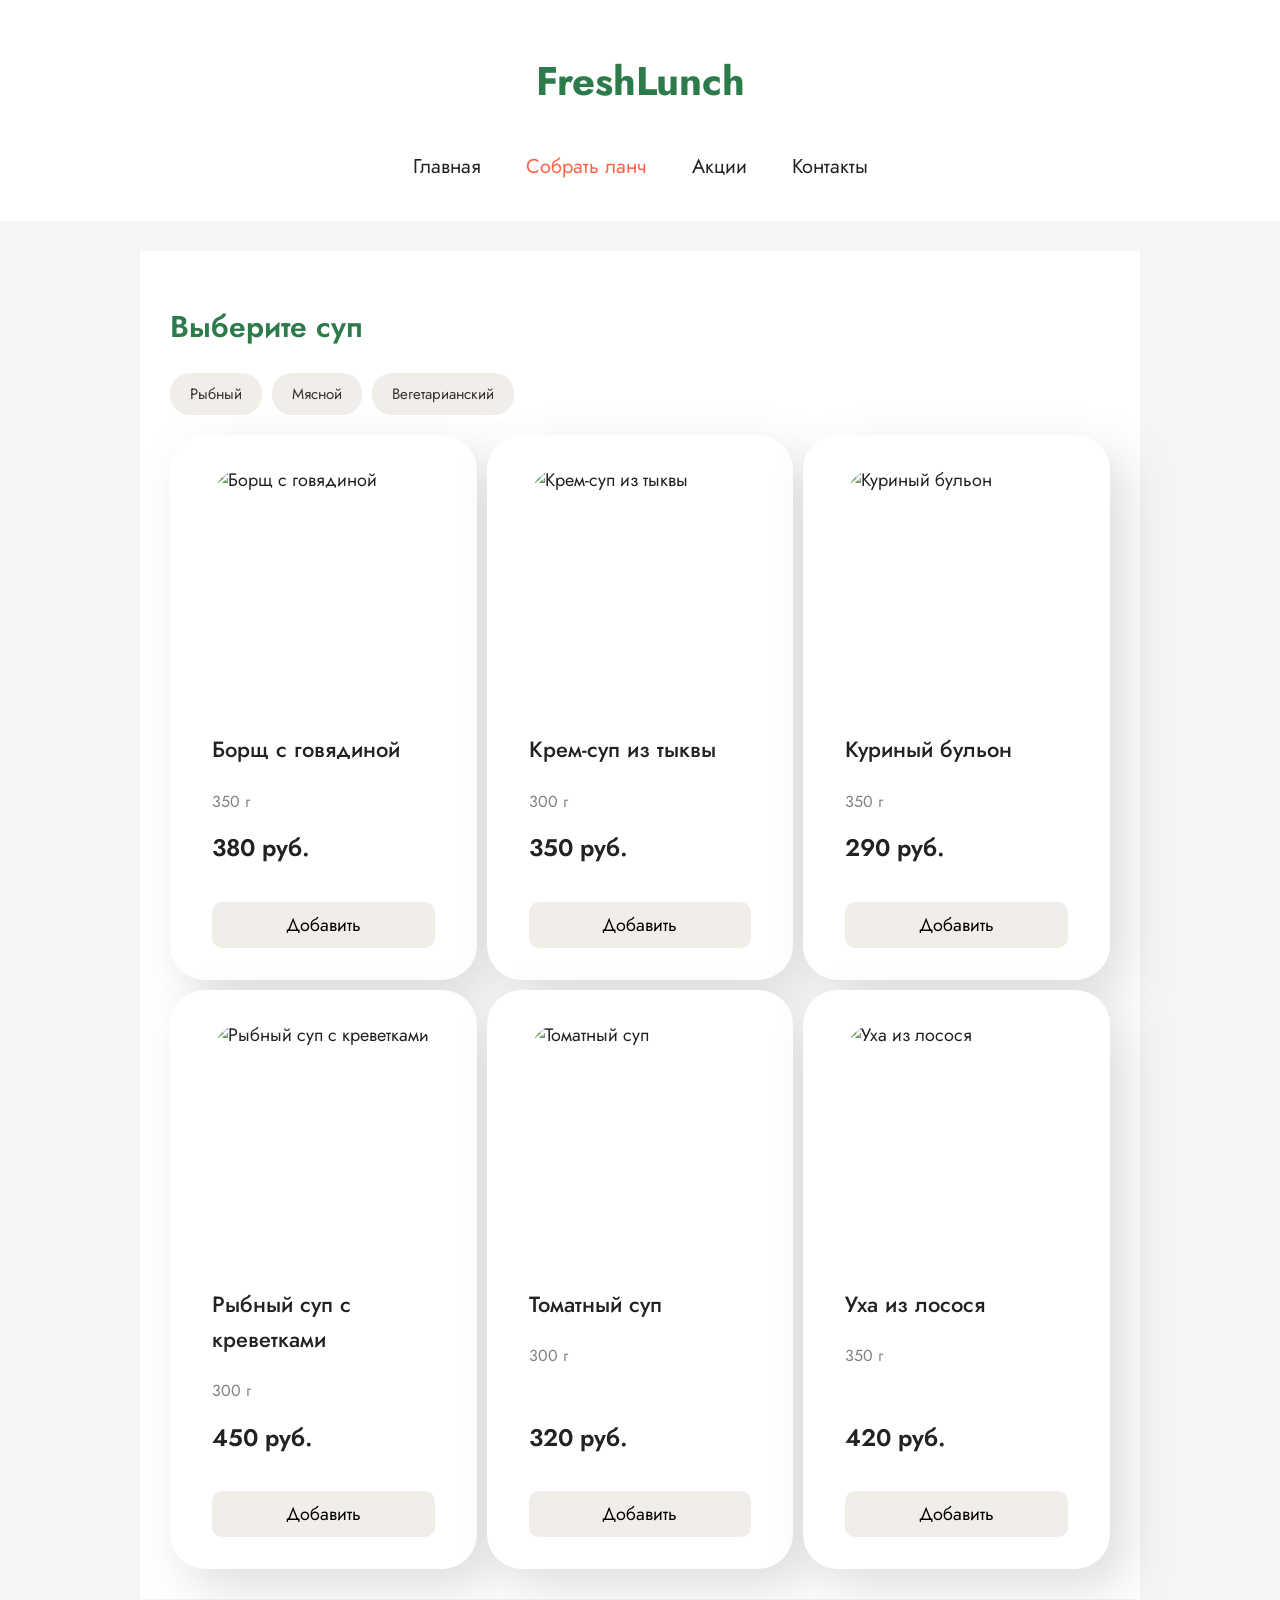
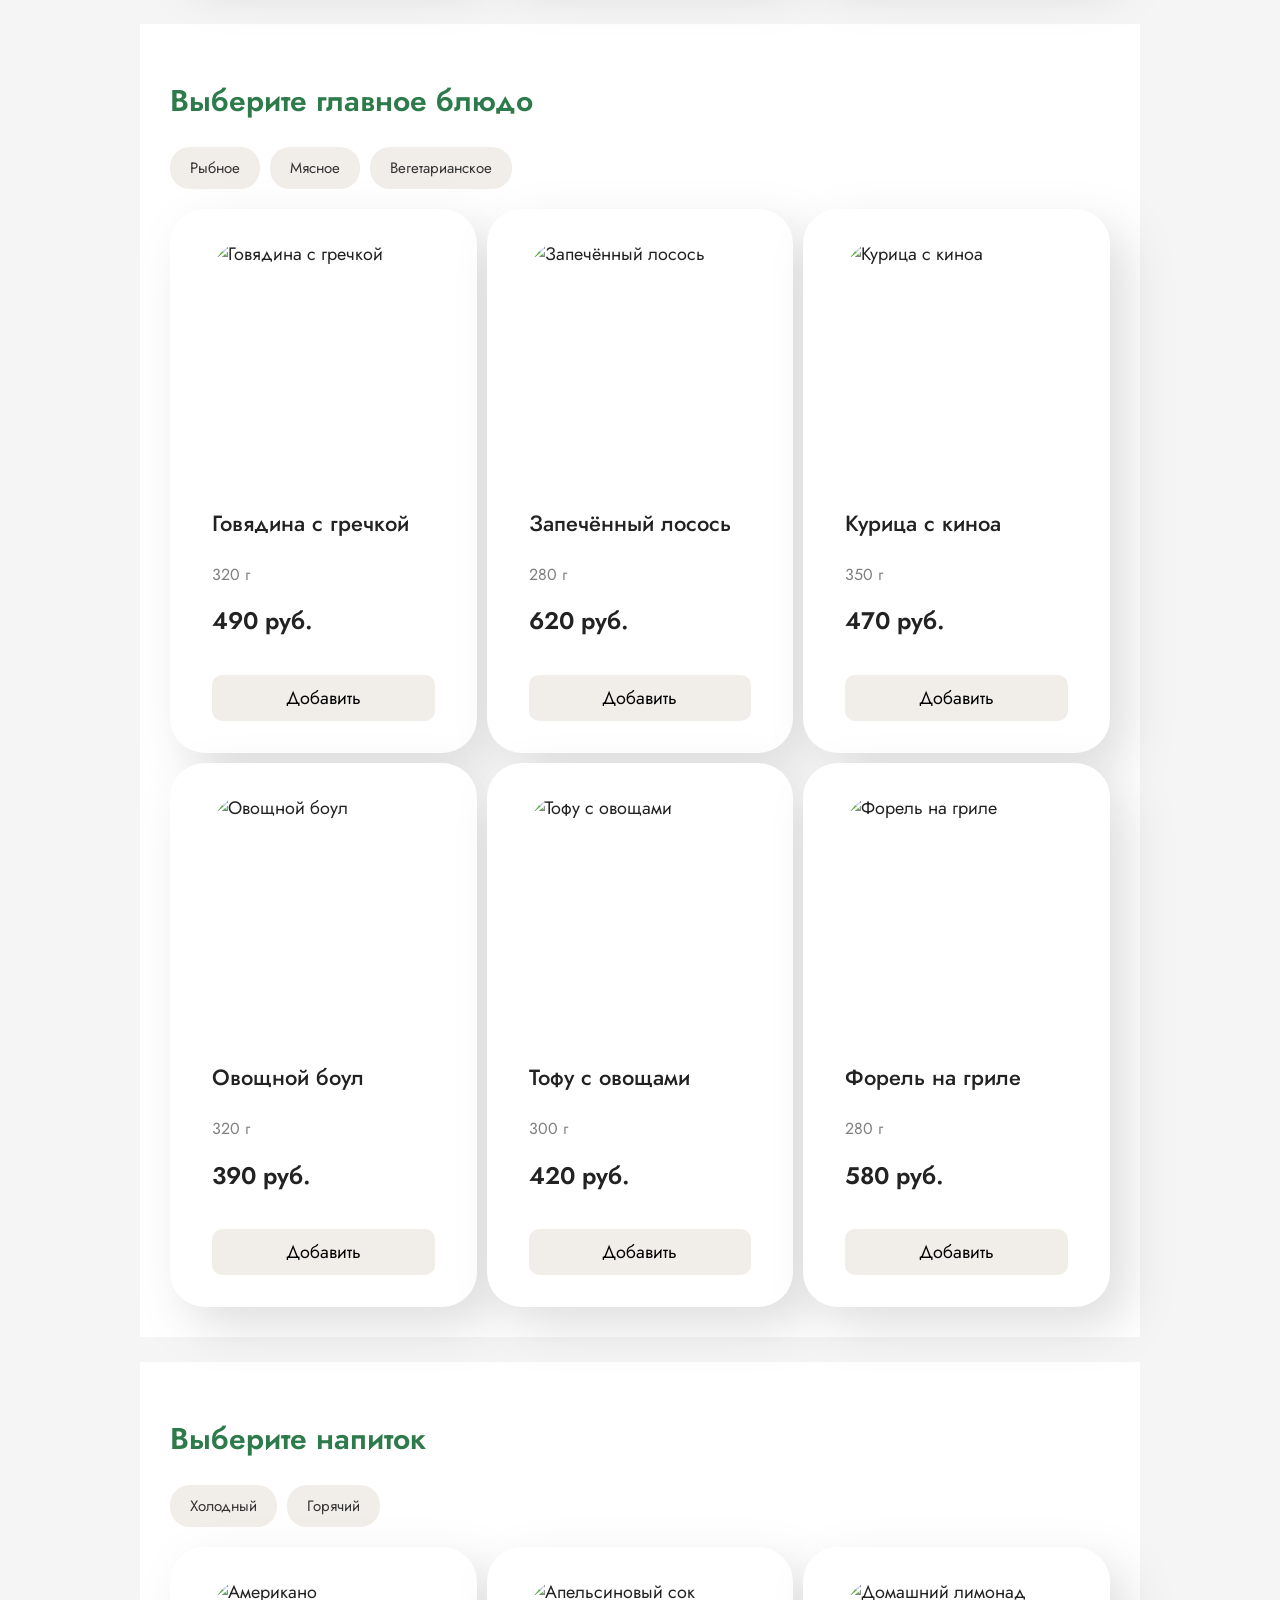
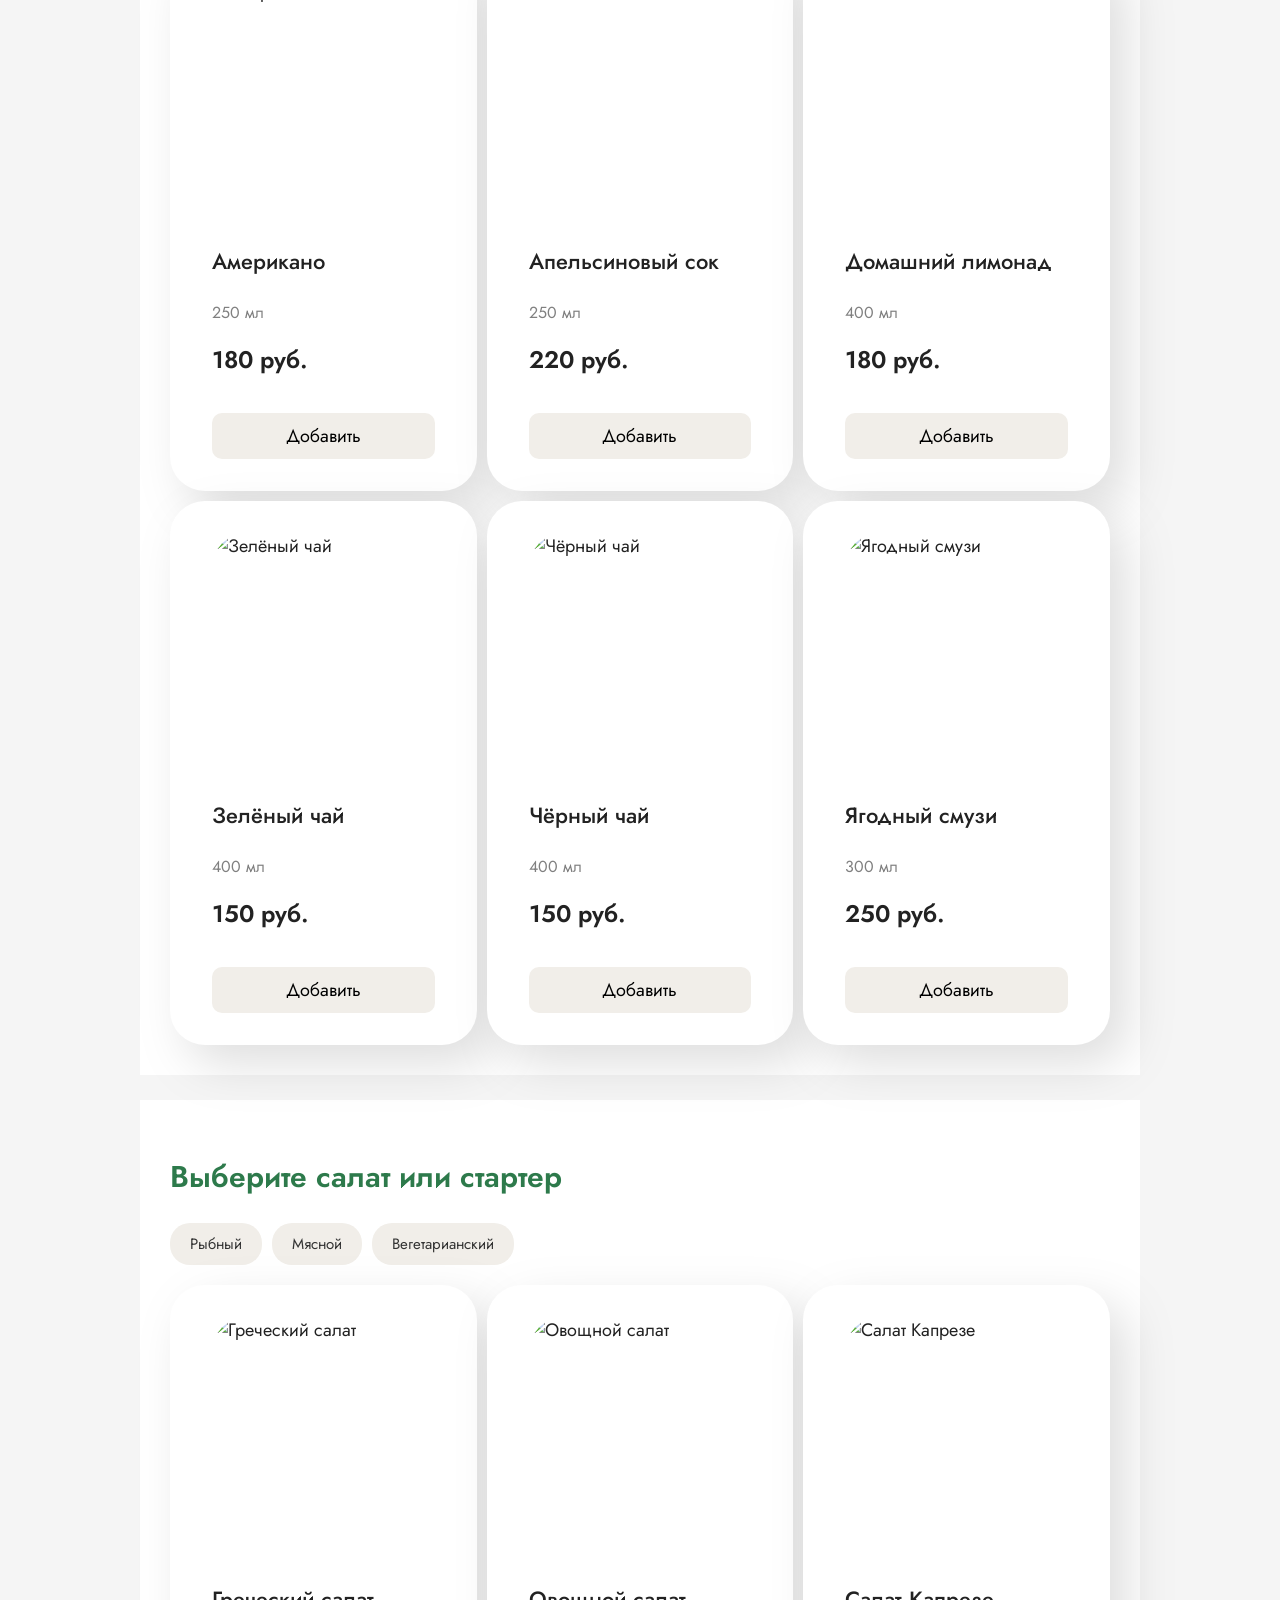
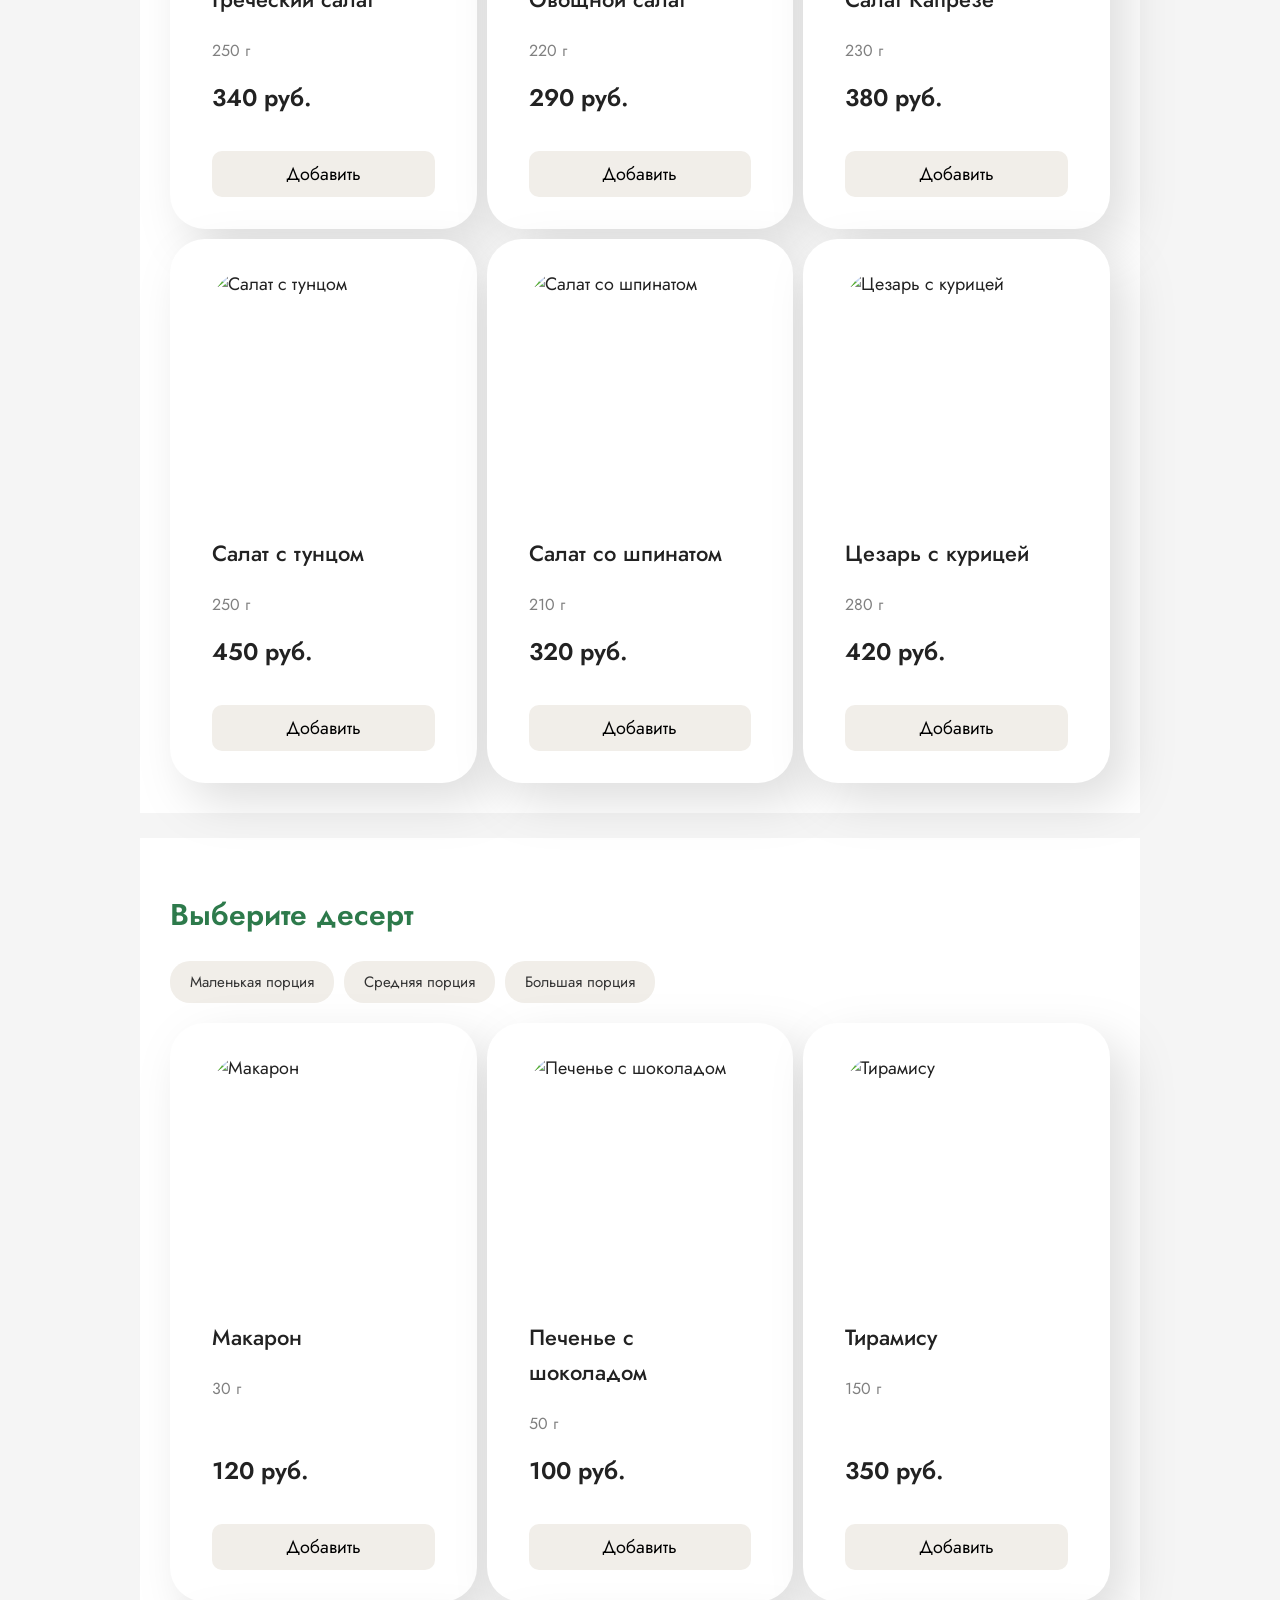
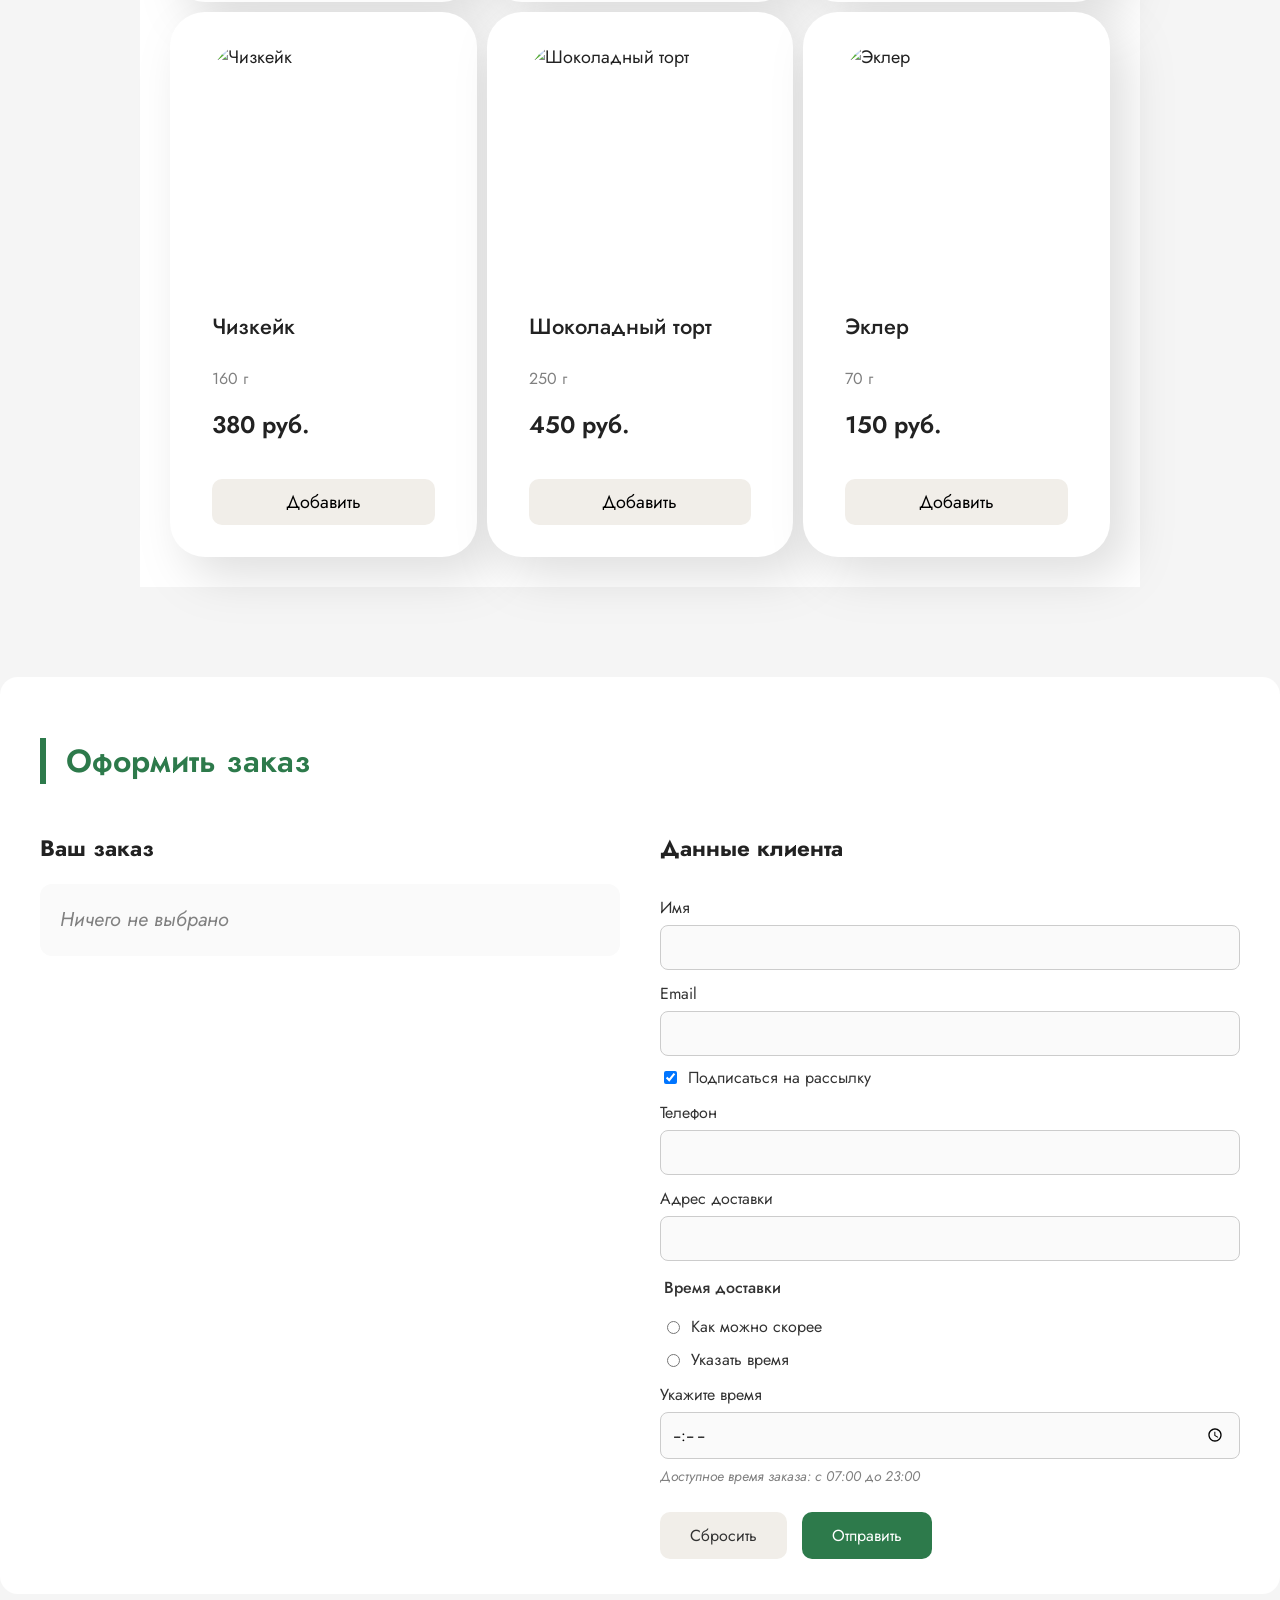
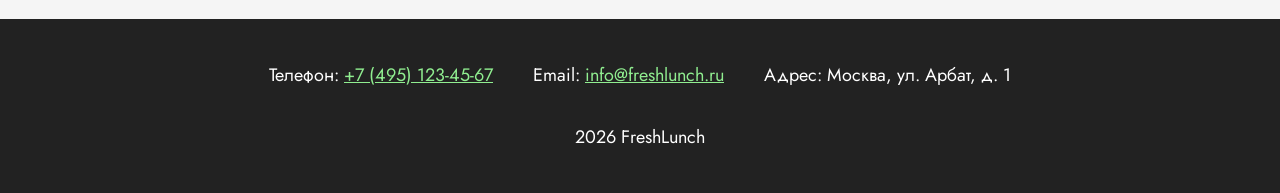
==== commit 8c1be87f: "Лабораторная 5" ====
--- a/lunch.html
+++ b/lunch.html
@@ -34,19 +34,32 @@
 <main>
     <!-- ЛАБОРАТОРНАЯ РАБОТА 4. Изменено -->
     <section class="menu-section">
-    <h2>Супы</h2>
+    <h2>Выберите суп</h2>
     <div class="dishes-grid" id="soups-grid"></div>
     </section>
 
     <section class="menu-section">
-        <h2>Главные блюда</h2>
+        <h2>Выберите главное блюдо</h2>
         <div class="dishes-grid" id="mains-grid"></div>
     </section>
 
     <section class="menu-section">
-        <h2>Напитки</h2>
+        <h2>Выберите напиток</h2>
         <div class="dishes-grid" id="drinks-grid"></div>
     </section>
+    <!-- ================= ЛАБОРАТОРНАЯ 5: НОВЫЕ КАТЕГОРИИ ================= -->
+    <!-- Салаты и стартеры -->
+    <section class="menu-section">
+        <h2>Выберите салат или стартер</h2>
+        <div class="dishes-grid" id="salads-grid"></div>
+    </section>
+
+    <!-- Десерты -->
+    <section class="menu-section">
+        <h2>Выберите десерт</h2>
+        <div class="dishes-grid" id="desserts-grid"></div>
+    </section>
+    <!-- ================= КОНЕЦ ЛАБОРАТОРНОЙ 5 ================= -->
 </main>
 
 <!-- ЛАБОРАТОРНАЯ РАБОТА 3: ФОРМА ЗАКАЗА -->
--- a/lunch.css
+++ b/lunch.css
@@ -284,4 +284,34 @@
     border-top: 2px solid #ddd;
     font-size: 18px;
 }
-/* КОНЕЦ ЛАБОРАТОРНОЙ 4 */+/* КОНЕЦ ЛАБОРАТОРНОЙ 4 */
+
+/* ЛАБОРАТОРНАЯ 5: ФИЛЬТРЫ */
+.filters {
+    display: flex;
+    flex-wrap: wrap;
+    gap: 10px;
+    margin-bottom: 20px;
+}
+
+.filter-btn {
+    padding: 8px 18px;
+    font-family: 'Jost', sans-serif;
+    font-size: 15px;
+    background: #f1eee9;
+    color: #333;
+    border: 2px solid transparent;
+    border-radius: 20px;
+    cursor: pointer;
+    transition: 0.2s;
+}
+
+.filter-btn:hover {
+    background: #e0dcd5;
+}
+
+.filter-btn.active {
+    background: tomato;
+    color: white;
+    border-color: tomato;
+}
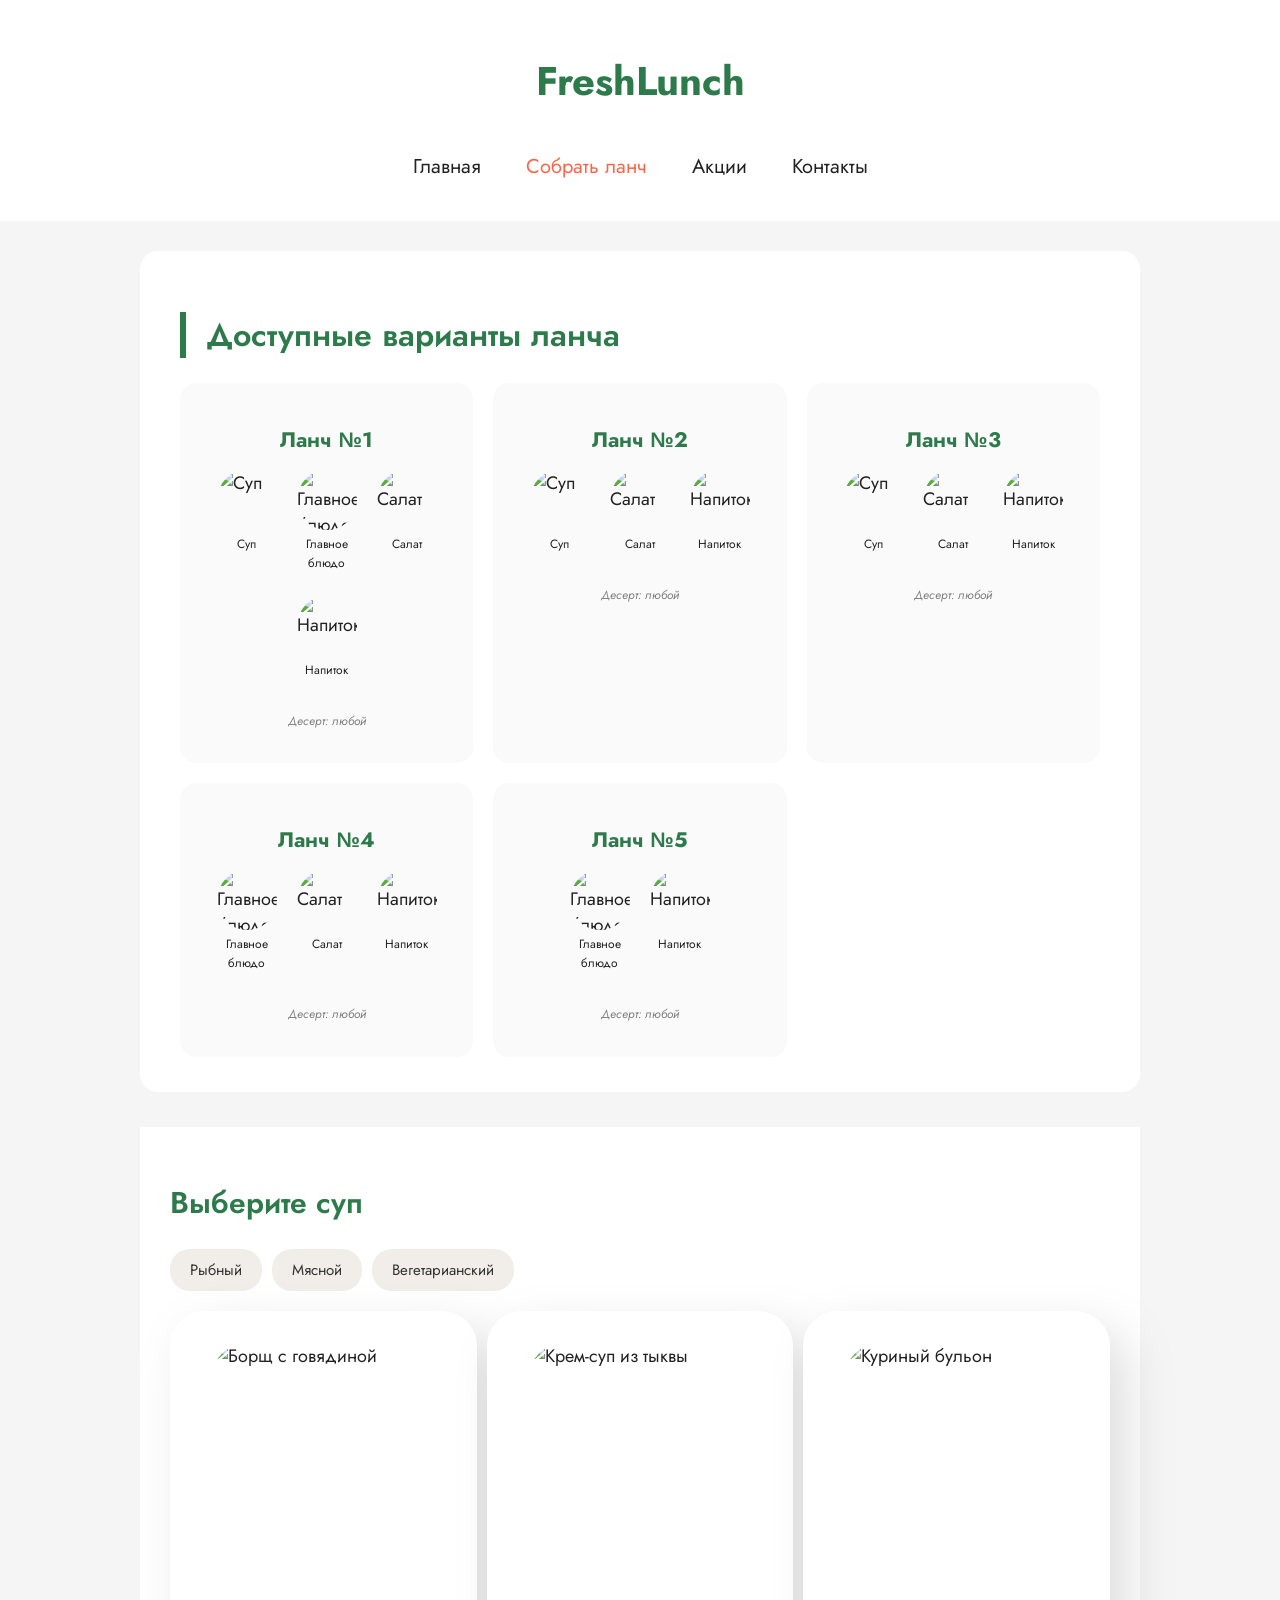
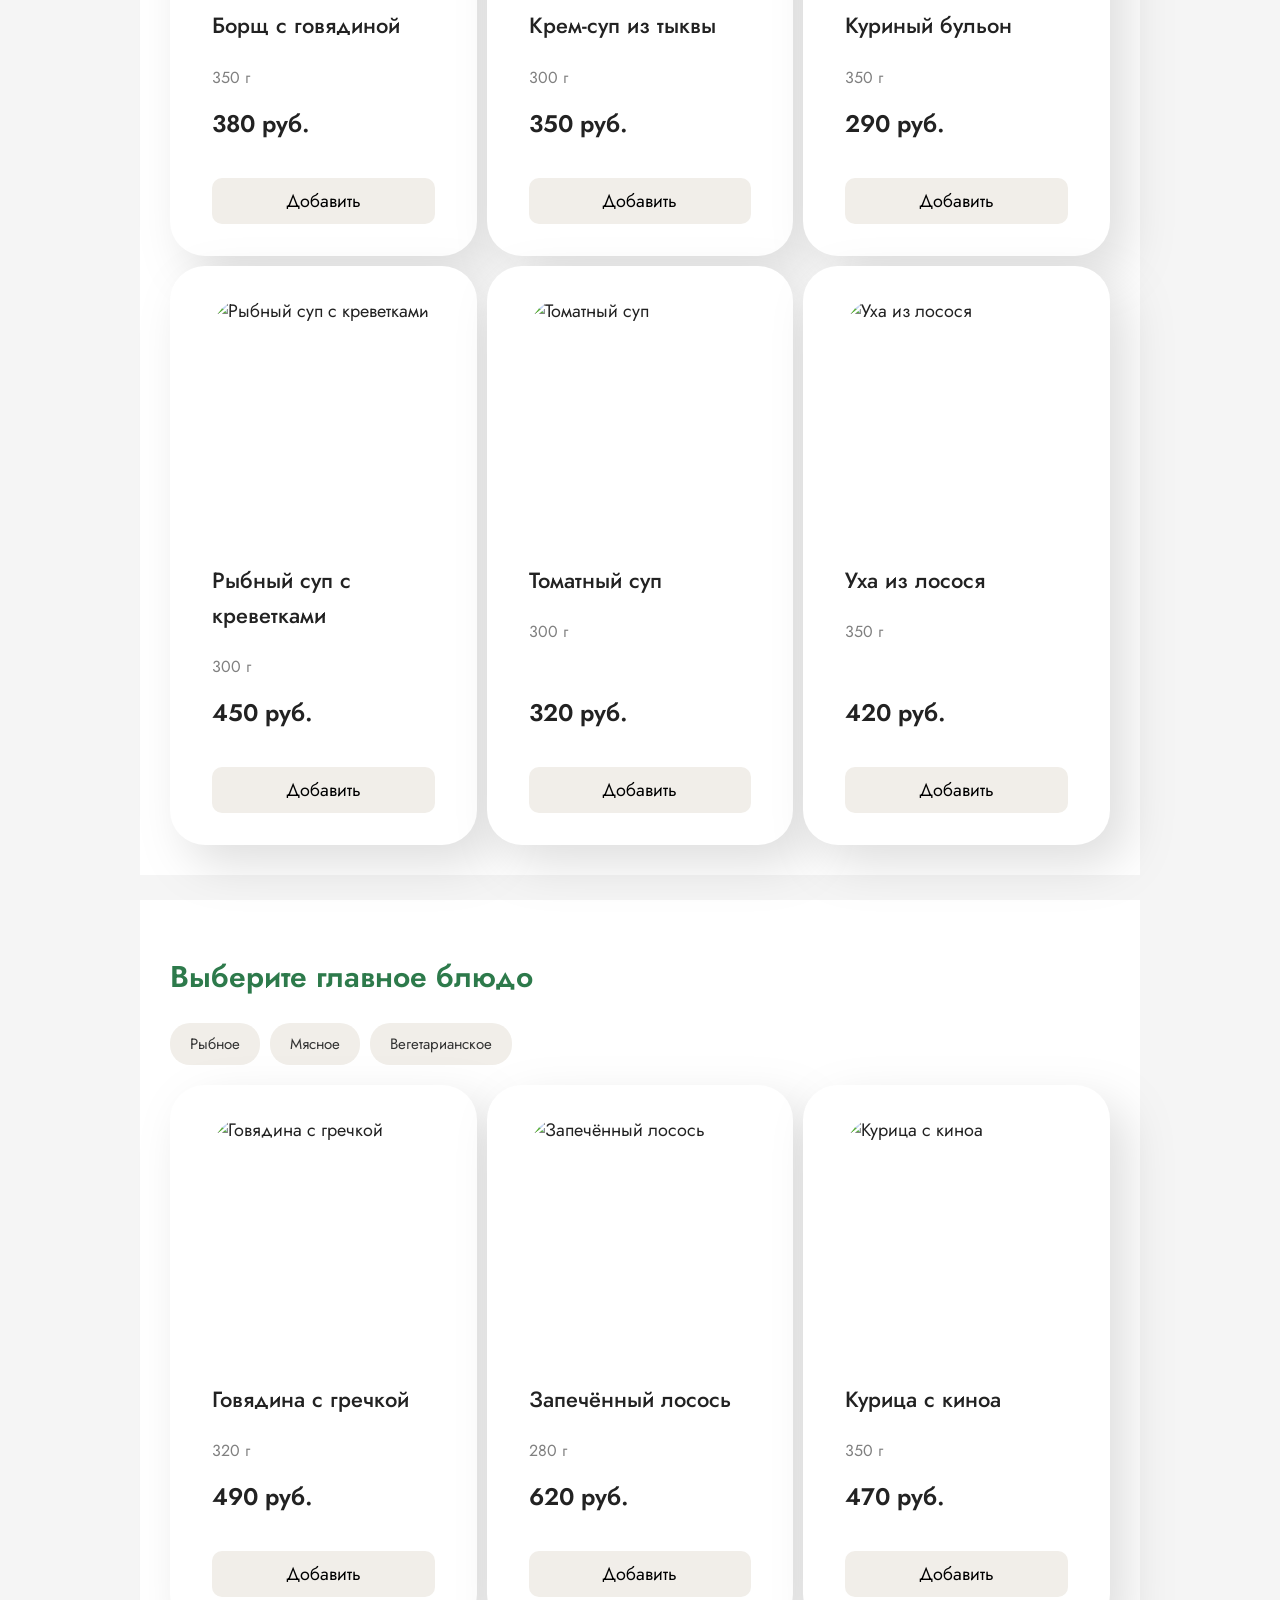
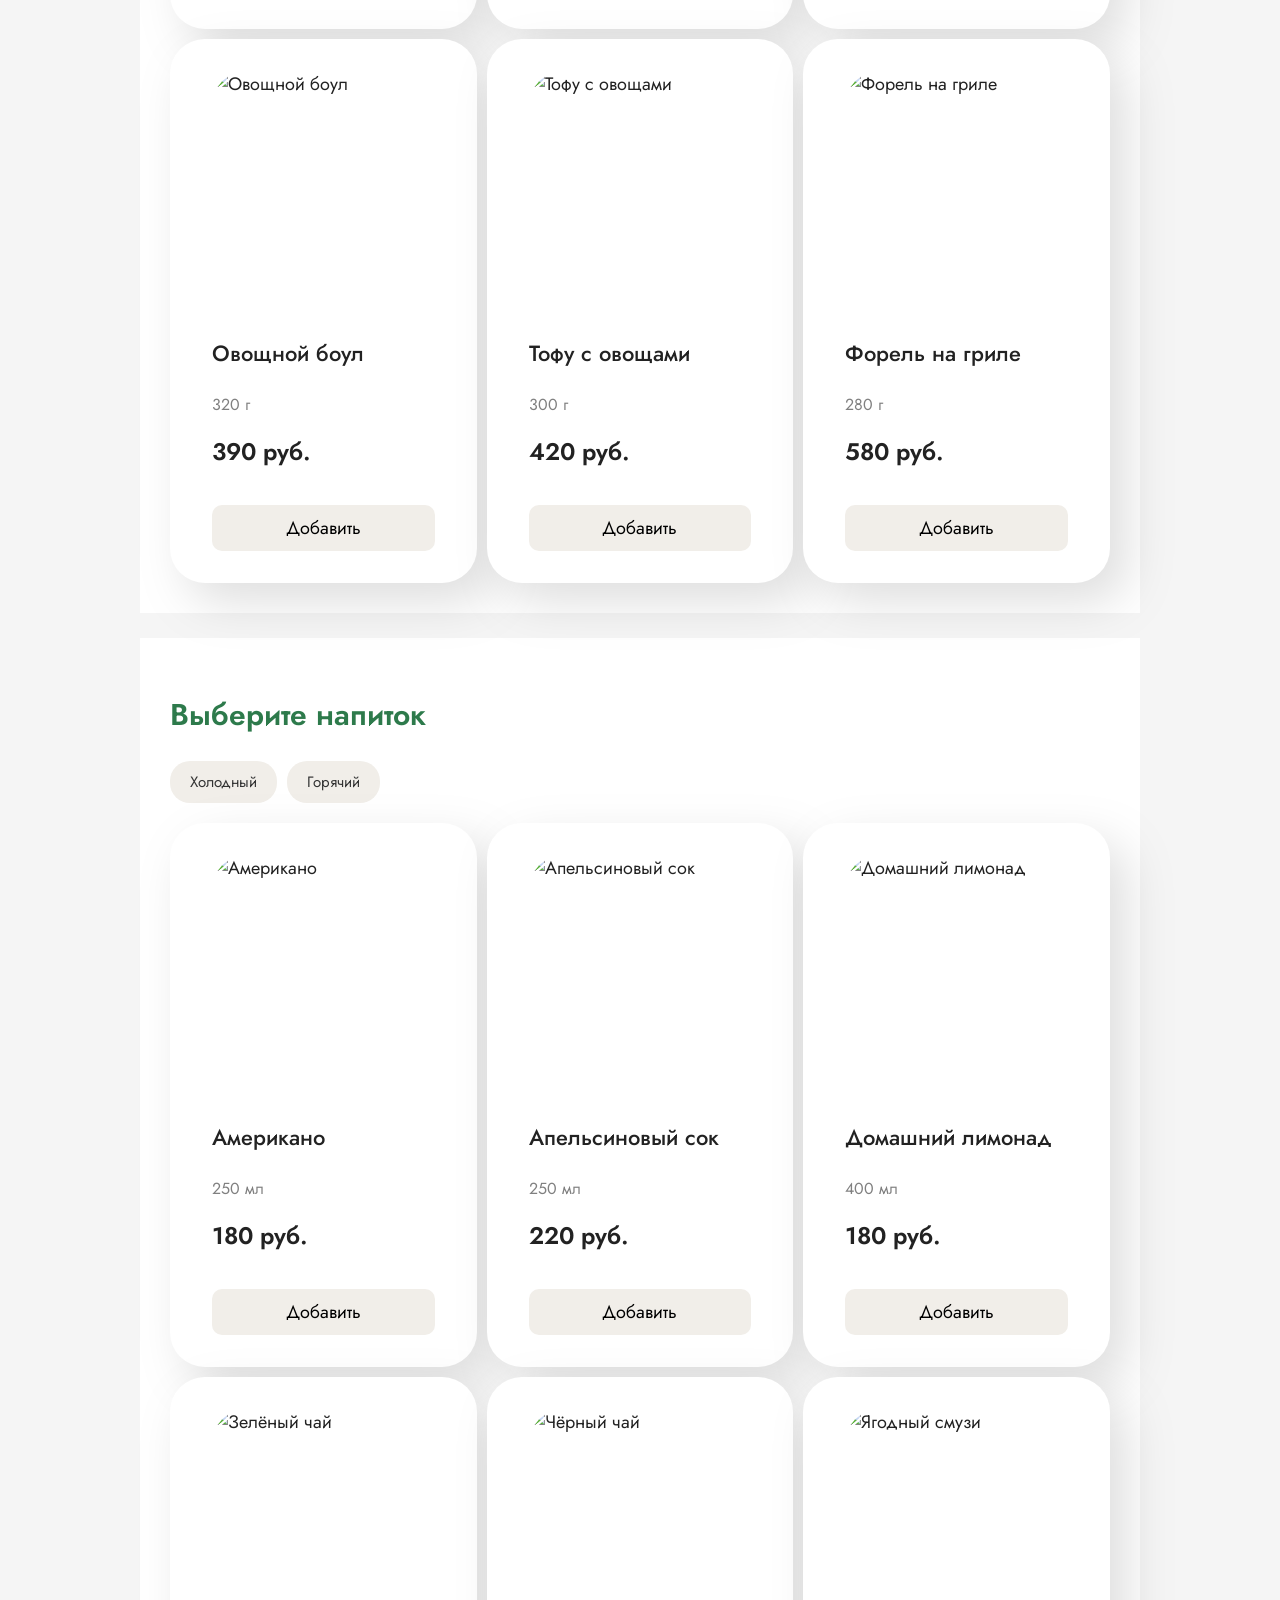
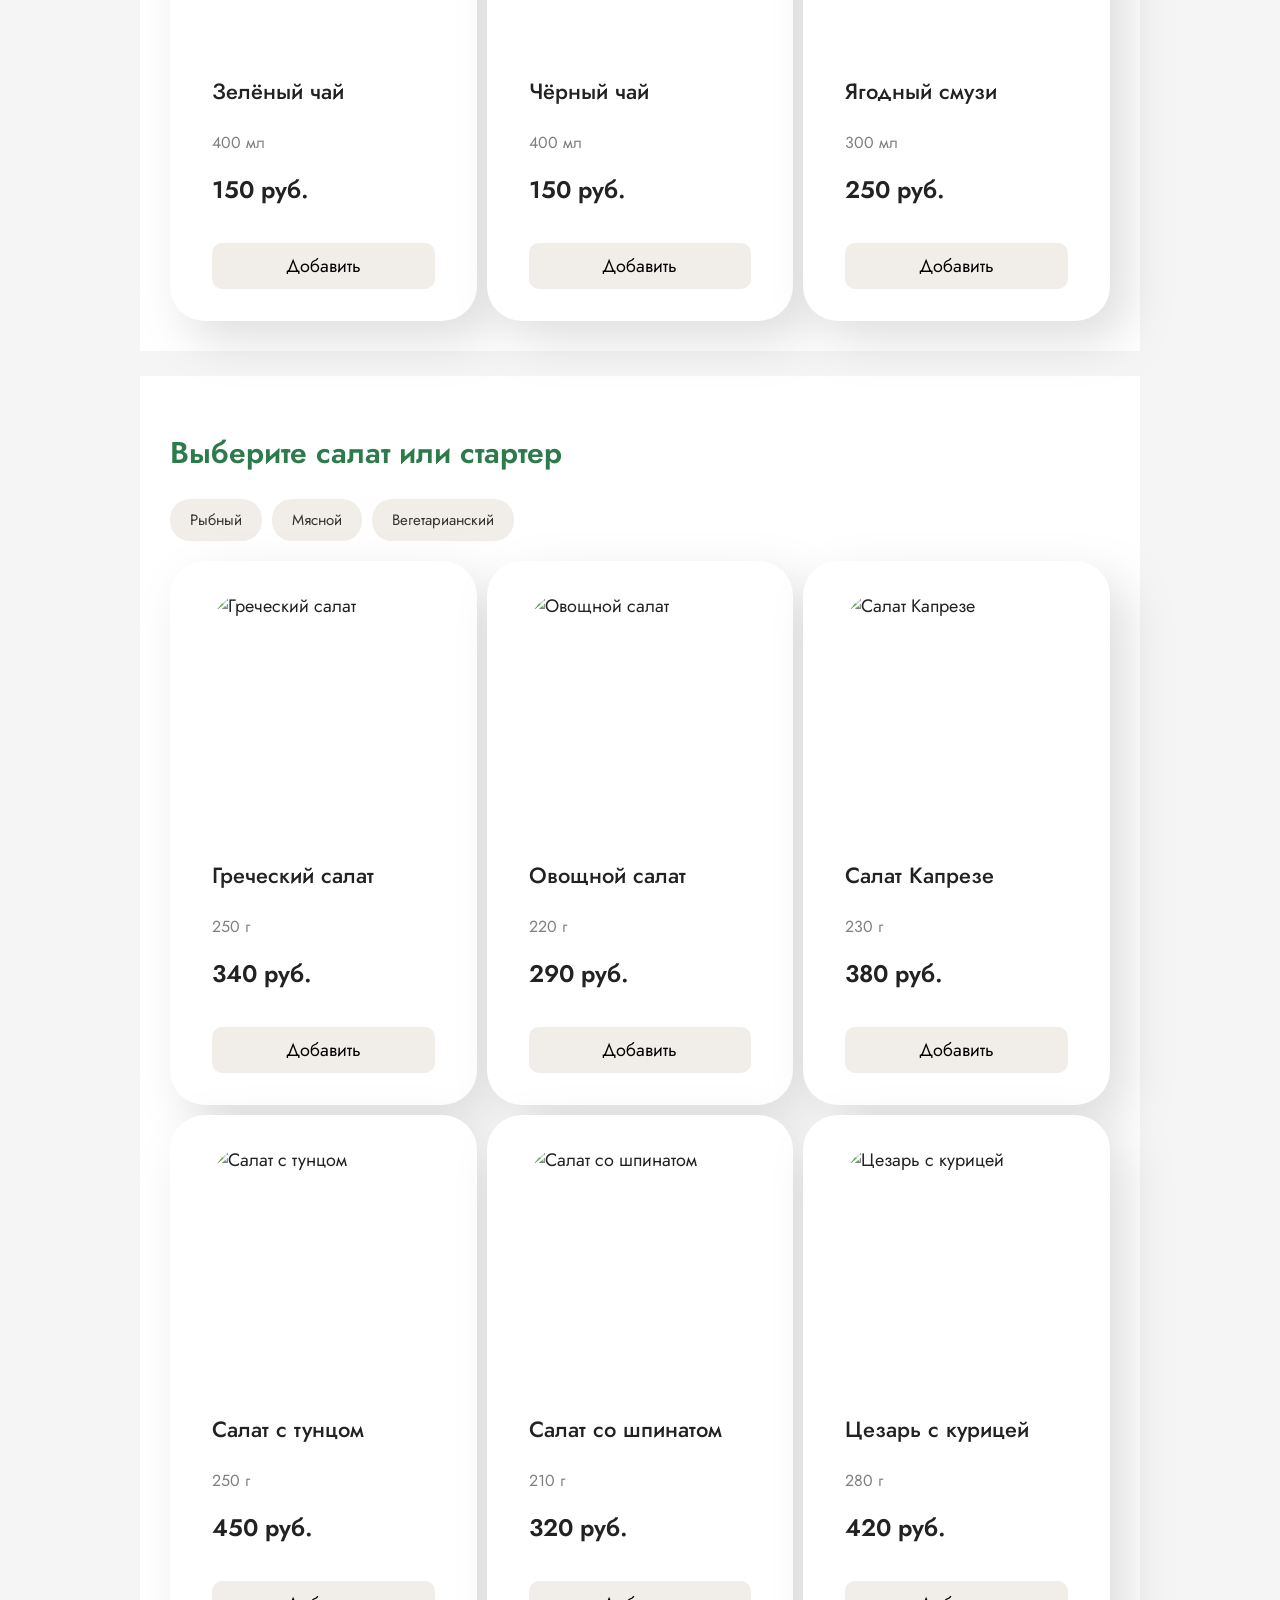
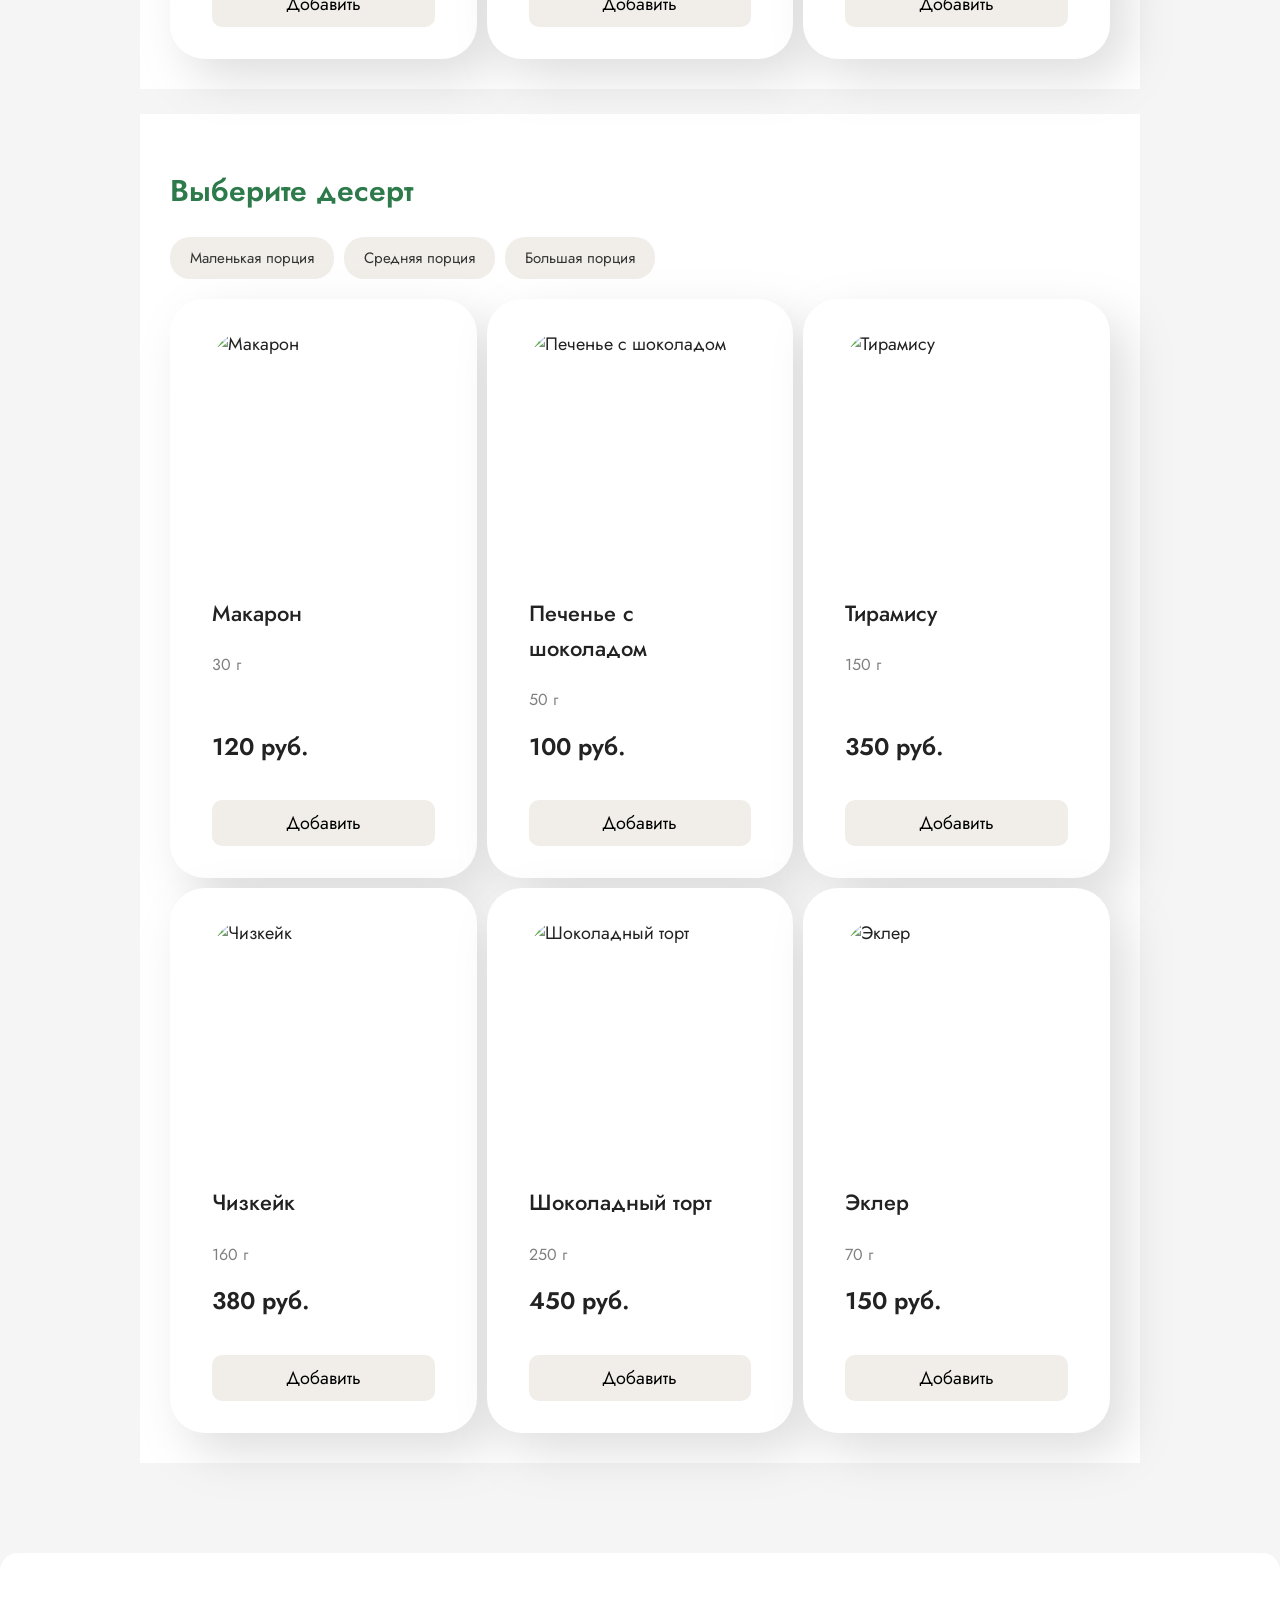
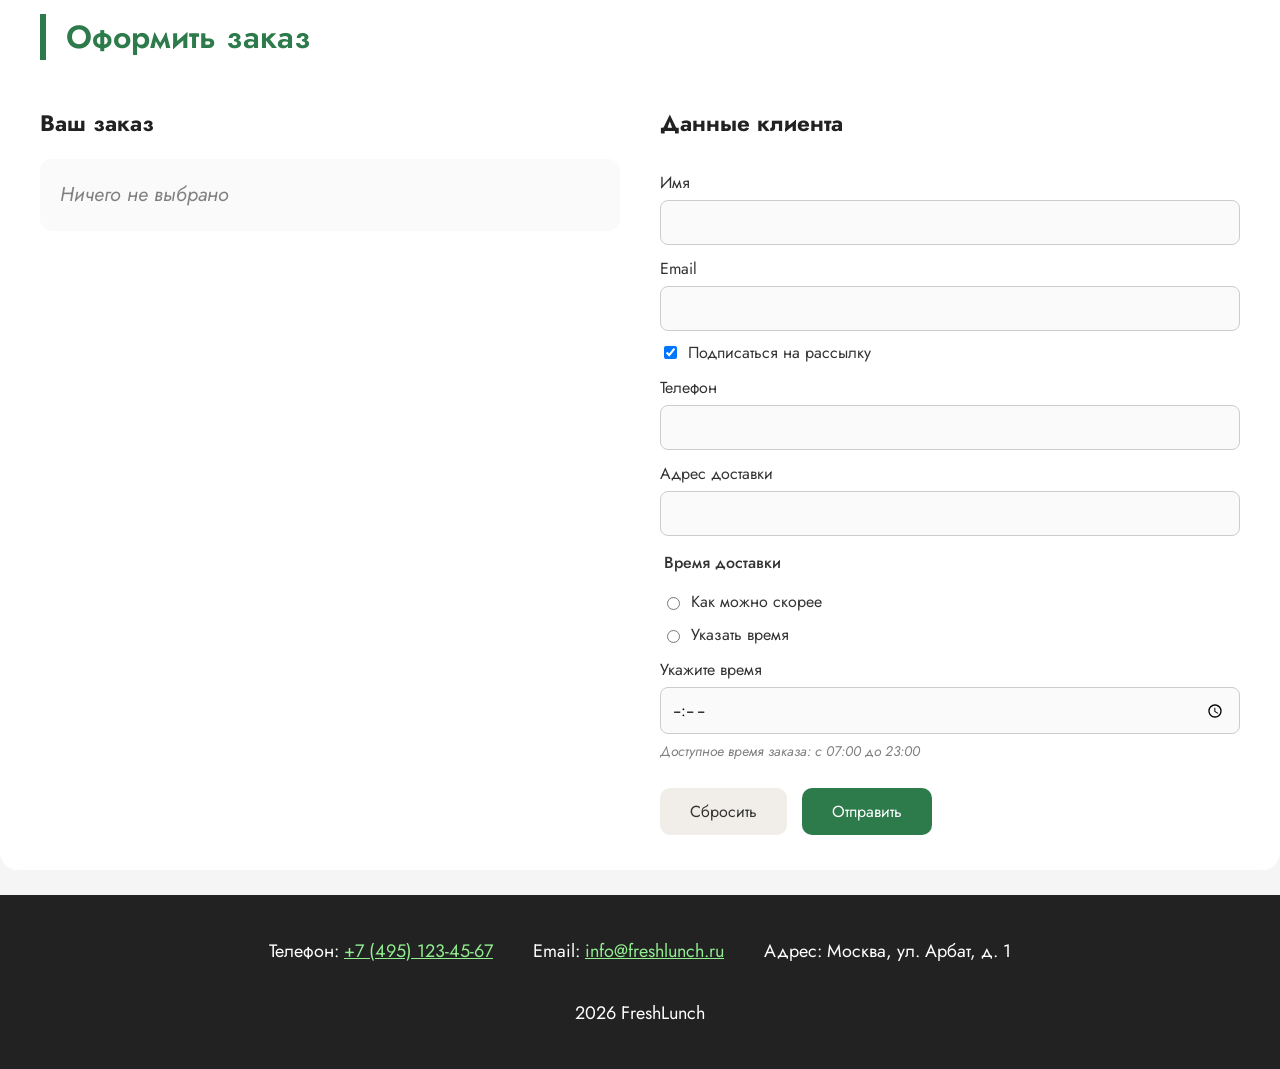
==== commit 8513d0eb: "Лабораторная 6" ====
--- a/lunch.html
+++ b/lunch.html
@@ -32,6 +32,115 @@
 </header>
 
 <main>
+    <!-- ЛАБОРАТОРНАЯ 6: ВАРИАНТЫ ЛАНЧЕЙ -->
+<section class="combo-section">
+    <h2>Доступные варианты ланча</h2>
+
+    <div class="combo-grid">
+
+        <!-- Вариант 1 -->
+        <div class="combo-card">
+            <h3>Ланч №1</h3>
+            <div class="combo-items">
+                <div class="combo-item">
+                    <img src="https://images.gastronom.ru/pQ3jVXAxb33JK-GS0d2iVsIcUttttl0tYkVjEuJUB4A/pr:recipe-cover-image/g:ce/rs:auto:0:0:0/L2Ntcy9hbGwtaW1hZ2VzLzllMTFmYTgxLWRhZGQtNDJhOC05NTM0LTU1ZDMzYjk0MjlmZi5qcGc.webp" alt="Суп">
+                    <p>Суп</p>
+                </div>
+                <div class="combo-item">
+                    <img src="https://ic.pics.livejournal.com/pliskina/67435712/27310/27310_900.jpg" alt="Главное блюдо">
+                    <p>Главное блюдо</p>
+                </div>
+                <div class="combo-item">
+                    <img src="https://static.1000.menu/img/content-v2/40/b1/23014/salat-grecheskii-s-brynzoi-klassicheskii_1699633389_2_max.jpg" alt="Салат">
+                    <p>Салат</p>
+                </div>
+                <div class="combo-item">
+                    <img src="https://images.gastronom.ru/UGFxAYkqQdXvno7l9Ox06NuU7NZBMwIPqvgeKQvAero/pr:recipe-cover-image/g:ce/rs:auto:0:0:0/L2Ntcy9hbGwtaW1hZ2VzL2Q1ZjU2ZGY2LWE0N2EtNGJjOS04MGM5LTIyMGE4ZWYwYWJjMC5qcGc.webp" alt="Напиток">
+                    <p>Напиток</p>
+                </div>
+            </div>
+            <p class="combo-dessert">Десерт: любой</p>
+        </div>
+
+        <!-- Вариант 2 -->
+        <div class="combo-card">
+            <h3>Ланч №2</h3>
+            <div class="combo-items">
+                <div class="combo-item">
+                    <img src="https://avatars.mds.yandex.net/get-vertis-journal/3911415/fbb6a65b-f670-4750-96d6-ed1d19c1475e.jpg/1600x1600" alt="Суп">
+                    <p>Суп</p>
+                </div>
+                <div class="combo-item">
+                    <img src="https://static.1000.menu/img/content-v2/40/b1/23014/salat-grecheskii-s-brynzoi-klassicheskii_1699633389_2_max.jpg" alt="Салат">
+                    <p>Салат</p>
+                </div>
+                <div class="combo-item">
+                    <img src="https://i.pinimg.com/736x/b4/28/6f/b4286f31e030b7b48010809bc9d1d43b.jpg" alt="Напиток">
+                    <p>Напиток</p>
+                </div>
+            </div>
+            <p class="combo-dessert">Десерт: любой</p>
+        </div>
+
+        <!-- Вариант 3 -->
+        <div class="combo-card">
+            <h3>Ланч №3</h3>
+            <div class="combo-items">
+                <div class="combo-item">
+                    <img src="https://cdn.food.ru/unsigned/fit/640/480/ce/0/czM6Ly9tZWRpYS9waWN0dXJlcy8yMDI1MDExMy8zNThlQ0guanBlZw.webp" alt="Суп">
+                    <p>Суп</p>
+                </div>
+                <div class="combo-item">
+                    <img src="https://static.1000.menu/img/content-v2/8c/ac/13116/cezar-s-pekinskoi-kapustoi_1612946883_27_max.jpg" alt="Салат">
+                    <p>Салат</p>
+                </div>
+                <div class="combo-item">
+                    <img src="https://images.gastronom.ru/CtSerq1cPYGxXzNAX77V6guv1UZStumSGwawFyH7xW0/pr:recipe-cover-image/g:ce/rs:auto:0:0:0/L2Ntcy9hbGwtaW1hZ2VzLzE5NDAxZDRiLWUxOWEtNDFjMC04NTVkLWIzNTUxYjA1NjNmOS5qcGc.webp" alt="Напиток">
+                    <p>Напиток</p>
+                </div>
+            </div>
+            <p class="combo-dessert">Десерт: любой</p>
+        </div>
+
+        <!-- Вариант 4 -->
+        <div class="combo-card">
+            <h3>Ланч №4</h3>
+            <div class="combo-items">
+                <div class="combo-item">
+                    <img src="https://static.1000.menu/img/content-v2/98/9f/47567/steik-foreli-na-grile_1718072150_8_p8unqxc_max.jpg" alt="Главное блюдо">
+                    <p>Главное блюдо</p>
+                </div>
+                <div class="combo-item">
+                    <img src="https://img.povar.ru/mobile/ff/1e/13/de/salat_miks-782005.jpg" alt="Салат">
+                    <p>Салат</p>
+                </div>
+                <div class="combo-item">
+                    <img src="https://media.istockphoto.com/id/1401428128/ru/фото/чашка-горячего-чая.jpg?s=612x612&w=0&k=20&c=qKSBQB1HLEUVWGM_IDM9p7Hy5FVxzUaPXpu5GT1OnY0=" alt="Напиток">
+                    <p>Напиток</p>
+                </div>
+            </div>
+            <p class="combo-dessert">Десерт: любой</p>
+        </div>
+
+        <!-- Вариант 5 -->
+        <div class="combo-card">
+            <h3>Ланч №5</h3>
+            <div class="combo-items">
+                <div class="combo-item">
+                    <img src="https://ic.pics.livejournal.com/pliskina/67435712/27310/27310_900.jpg" alt="Главное блюдо">
+                    <p>Главное блюдо</p>
+                </div>
+                <div class="combo-item">
+                    <img src="https://images.gastronom.ru/UGFxAYkqQdXvno7l9Ox06NuU7NZBMwIPqvgeKQvAero/pr:recipe-cover-image/g:ce/rs:auto:0:0:0/L2Ntcy9hbGwtaW1hZ2VzL2Q1ZjU2ZGY2LWE0N2EtNGJjOS04MGM5LTIyMGE4ZWYwYWJjMC5qcGc.webp" alt="Напиток">
+                    <p>Напиток</p>
+                </div>
+            </div>
+            <p class="combo-dessert">Десерт: любой</p>
+        </div>
+
+    </div>
+</section>
+<!-- КОНЕЦ ЛАБОРАТОРНОЙ 6 -->
     <!-- ЛАБОРАТОРНАЯ РАБОТА 4. Изменено -->
     <section class="menu-section">
     <h2>Выберите суп</h2>
--- a/lunch.css
+++ b/lunch.css
@@ -314,4 +314,142 @@
     background: tomato;
     color: white;
     border-color: tomato;
+}
+/* ================= ЛАБОРАТОРНАЯ 6: ВАРИАНТЫ И УВЕДОМЛЕНИЯ ================= */
+
+/* Блок с вариантами ланчей */
+.combo-section {
+    background: white;
+    padding: 35px 40px;
+    border-radius: 18px;
+    margin-bottom: 35px;
+}
+
+.combo-section h2 {
+    font-size: 2rem;
+    color: #2d7a4b;
+    margin-bottom: 25px;
+    padding-left: 20px;
+    border-left: 6px solid #2d7a4b;
+}
+
+.combo-grid {
+    display: grid;
+    grid-template-columns: 1fr 1fr 1fr;
+    gap: 20px;
+}
+
+.combo-card {
+    background: #fafafa;
+    padding: 20px;
+    border-radius: 16px;
+    display: flex;
+    flex-direction: column;
+    align-items: center;
+}
+
+.combo-card h3 {
+    margin-bottom: 15px;
+    color: #2d7a4b;
+}
+
+.combo-items {
+    display: flex;
+    gap: 10px;
+    justify-content: center;
+    flex-wrap: wrap;
+    margin-bottom: 10px;
+}
+
+.combo-item {
+    display: flex;
+    flex-direction: column;
+    align-items: center;
+    width: 70px;
+}
+
+.combo-item img {
+    width: 60px;
+    height: 60px;
+    object-fit: cover;
+    border-radius: 50%;
+    transition: 0.3s;
+    cursor: pointer;
+}
+
+.combo-item img:hover {
+    transform: translateY(-5px) scale(1.1);
+}
+
+.combo-item p {
+    font-size: 12px;
+    text-align: center;
+    margin-top: 5px;
+}
+
+.combo-dessert {
+    font-size: 12px;
+    color: gray;
+    margin-top: 10px;
+    font-style: italic;
+}
+
+/* Уведомление */
+.notification-overlay {
+    position: fixed;
+    top: 0;
+    left: 0;
+    width: 100%;
+    height: 100%;
+    background: rgba(0, 0, 0, 0.5);
+    display: flex;
+    align-items: center;
+    justify-content: center;
+    z-index: 1000;
+}
+
+.notification-box {
+    background: white;
+    padding: 30px 40px;
+    border-radius: 16px;
+    max-width: 400px;
+    text-align: center;
+    box-shadow: 0 10px 30px rgba(0, 0, 0, 0.2);
+}
+
+.notification-box p {
+    font-size: 18px;
+    margin-bottom: 20px;
+    color: #333;
+}
+
+.notification-box button {
+    padding: 10px 30px;
+    font-family: 'Jost', sans-serif;
+    font-size: 16px;
+    background: #2d7a4b;
+    color: white;
+    border: none;
+    border-radius: 10px;
+    cursor: pointer;
+    transition: 0.2s;
+}
+
+.notification-box button:hover {
+    background: white;
+    color: #2d7a4b;
+    border: 2px solid #2d7a4b;
+}
+
+/* Адаптив */
+@media (max-width: 800px) {
+    .combo-grid {
+        grid-template-columns: 1fr 1fr;
+    }
+}
+
+@media (max-width: 600px) {
+    .combo-grid {
+        grid-template-columns: 1fr;
+    }
 }
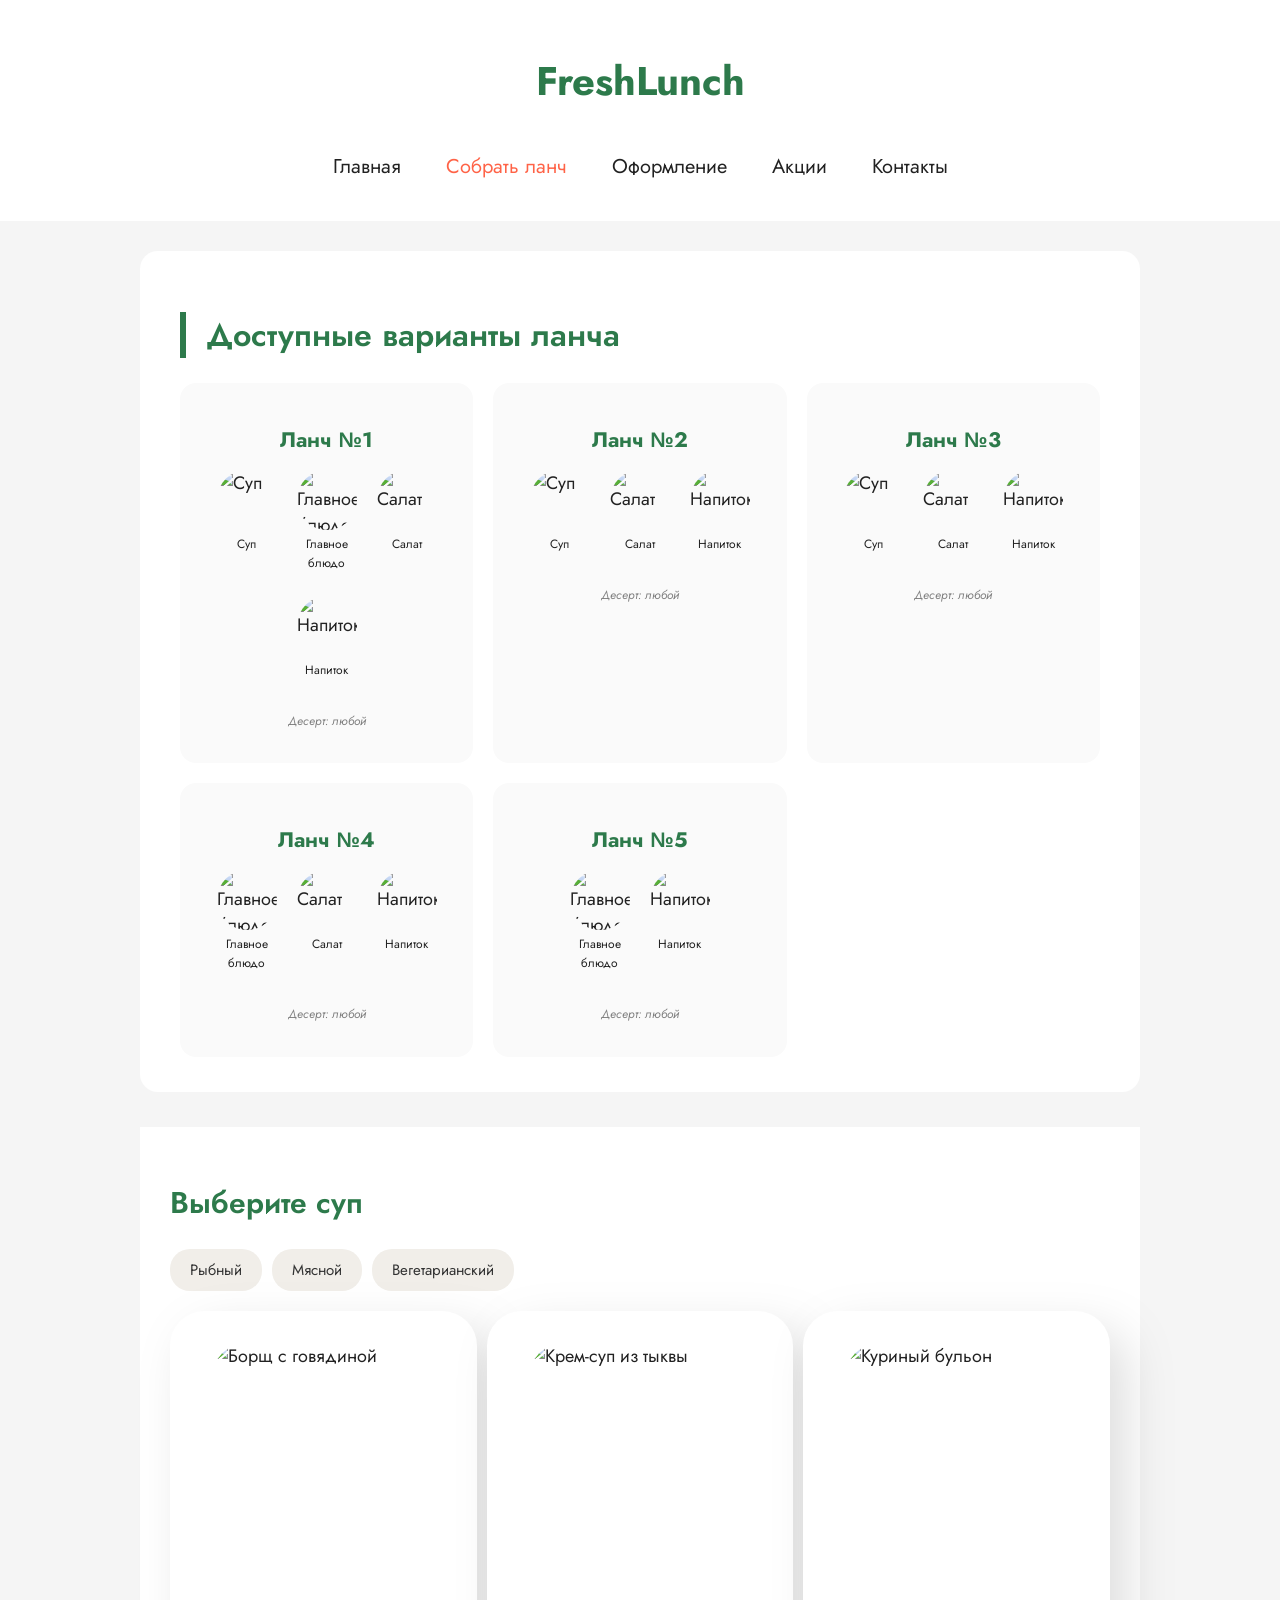
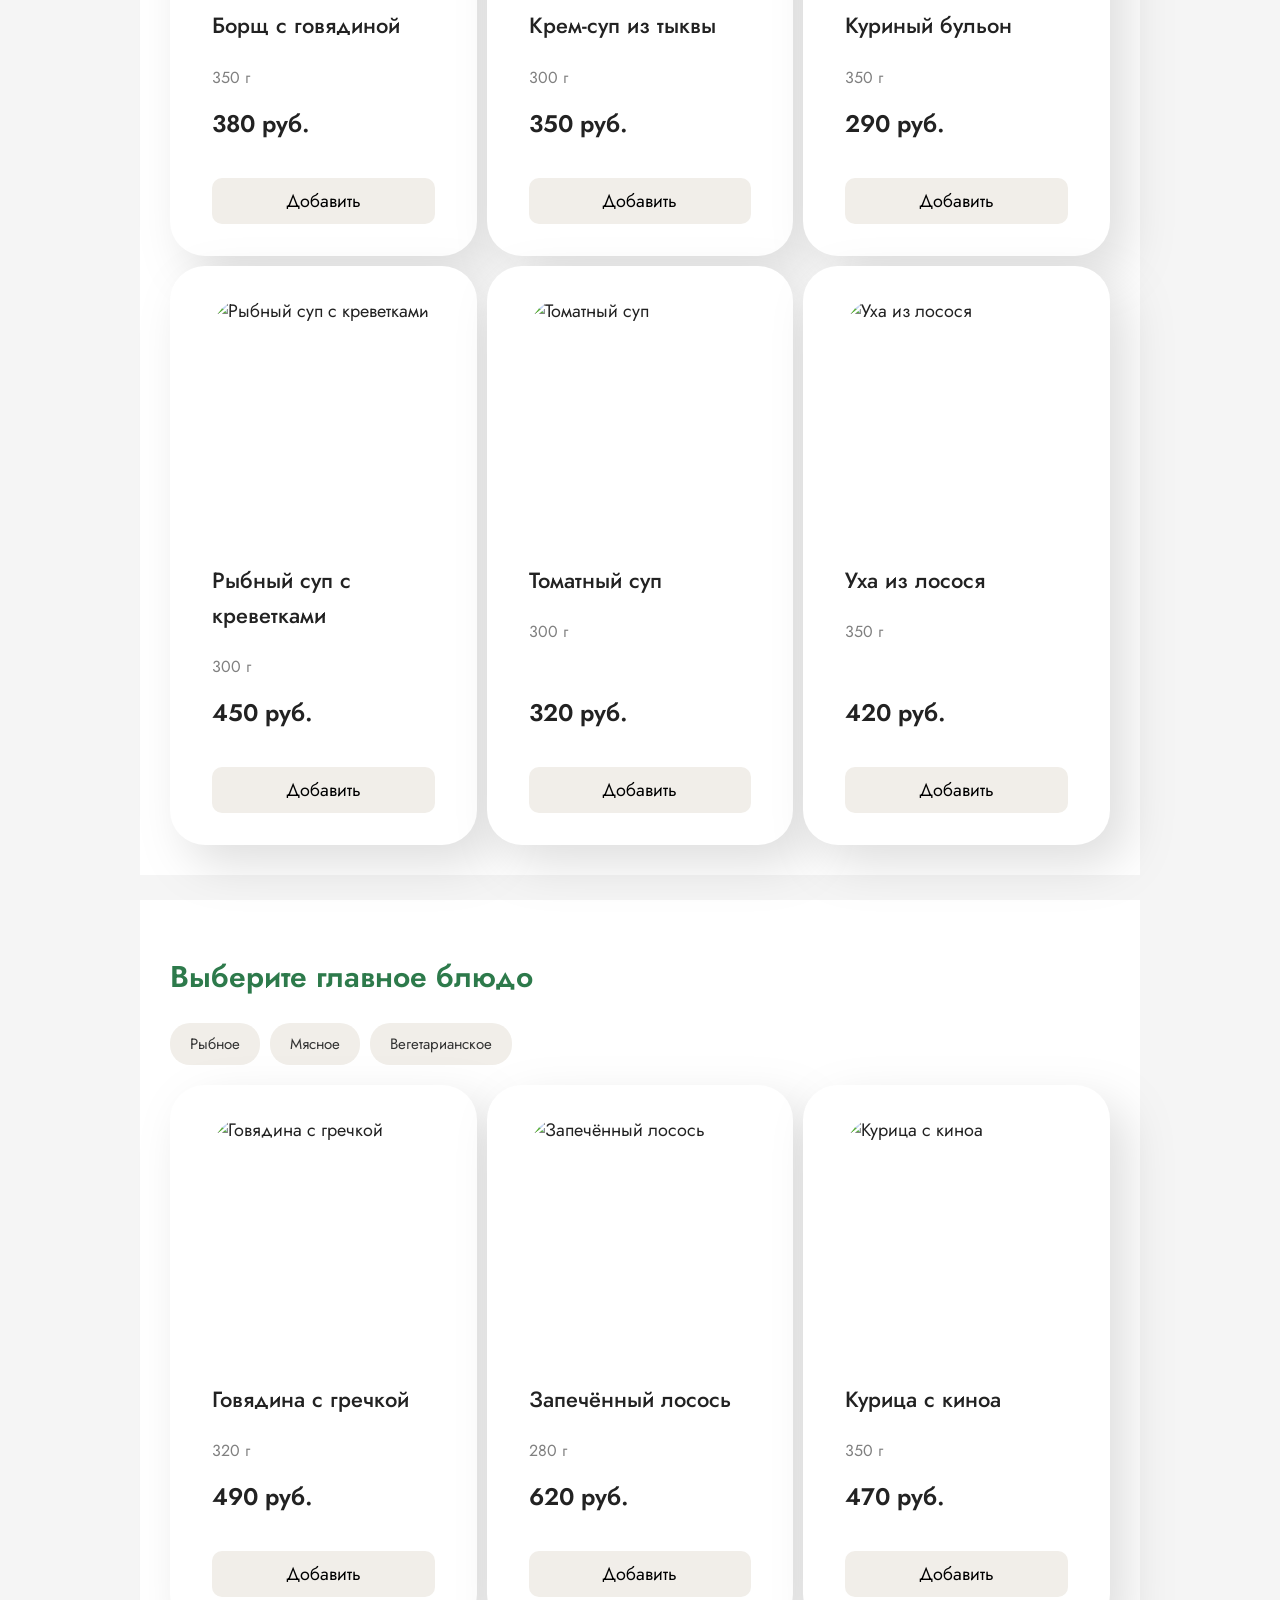
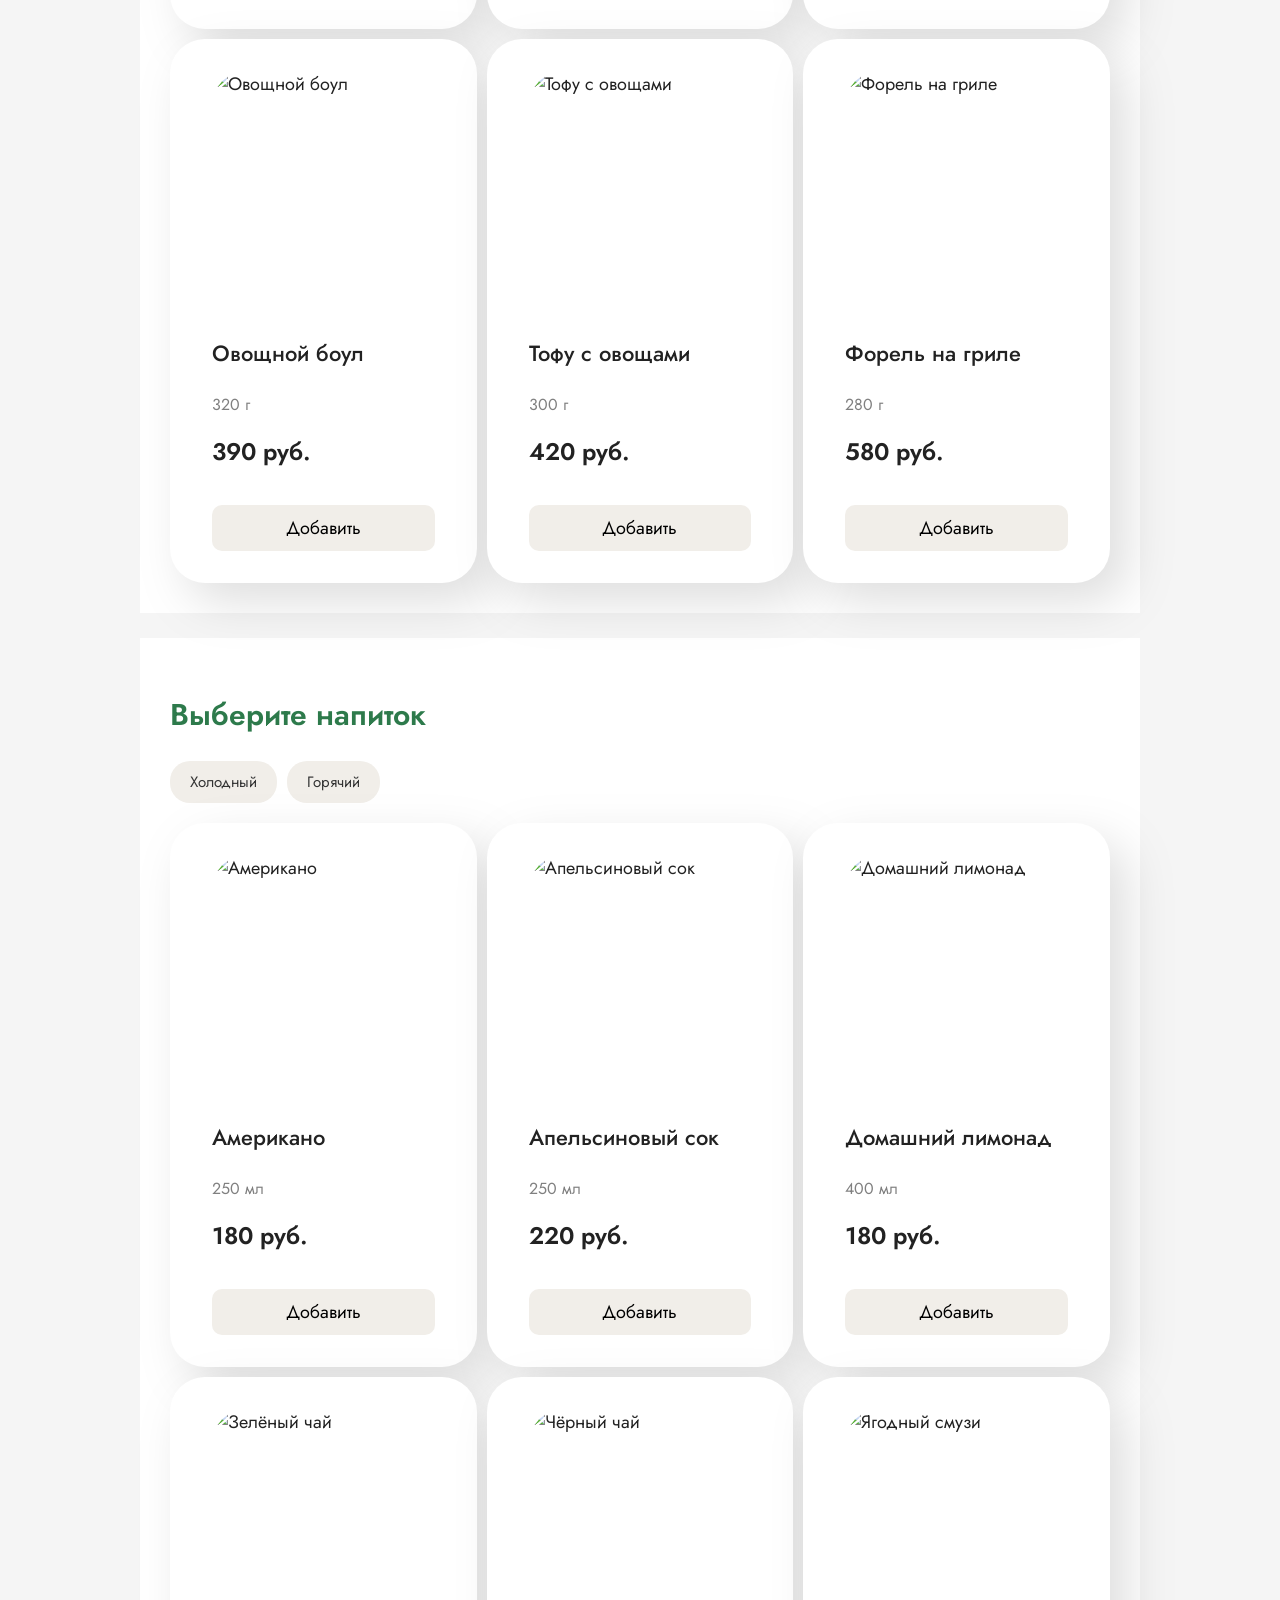
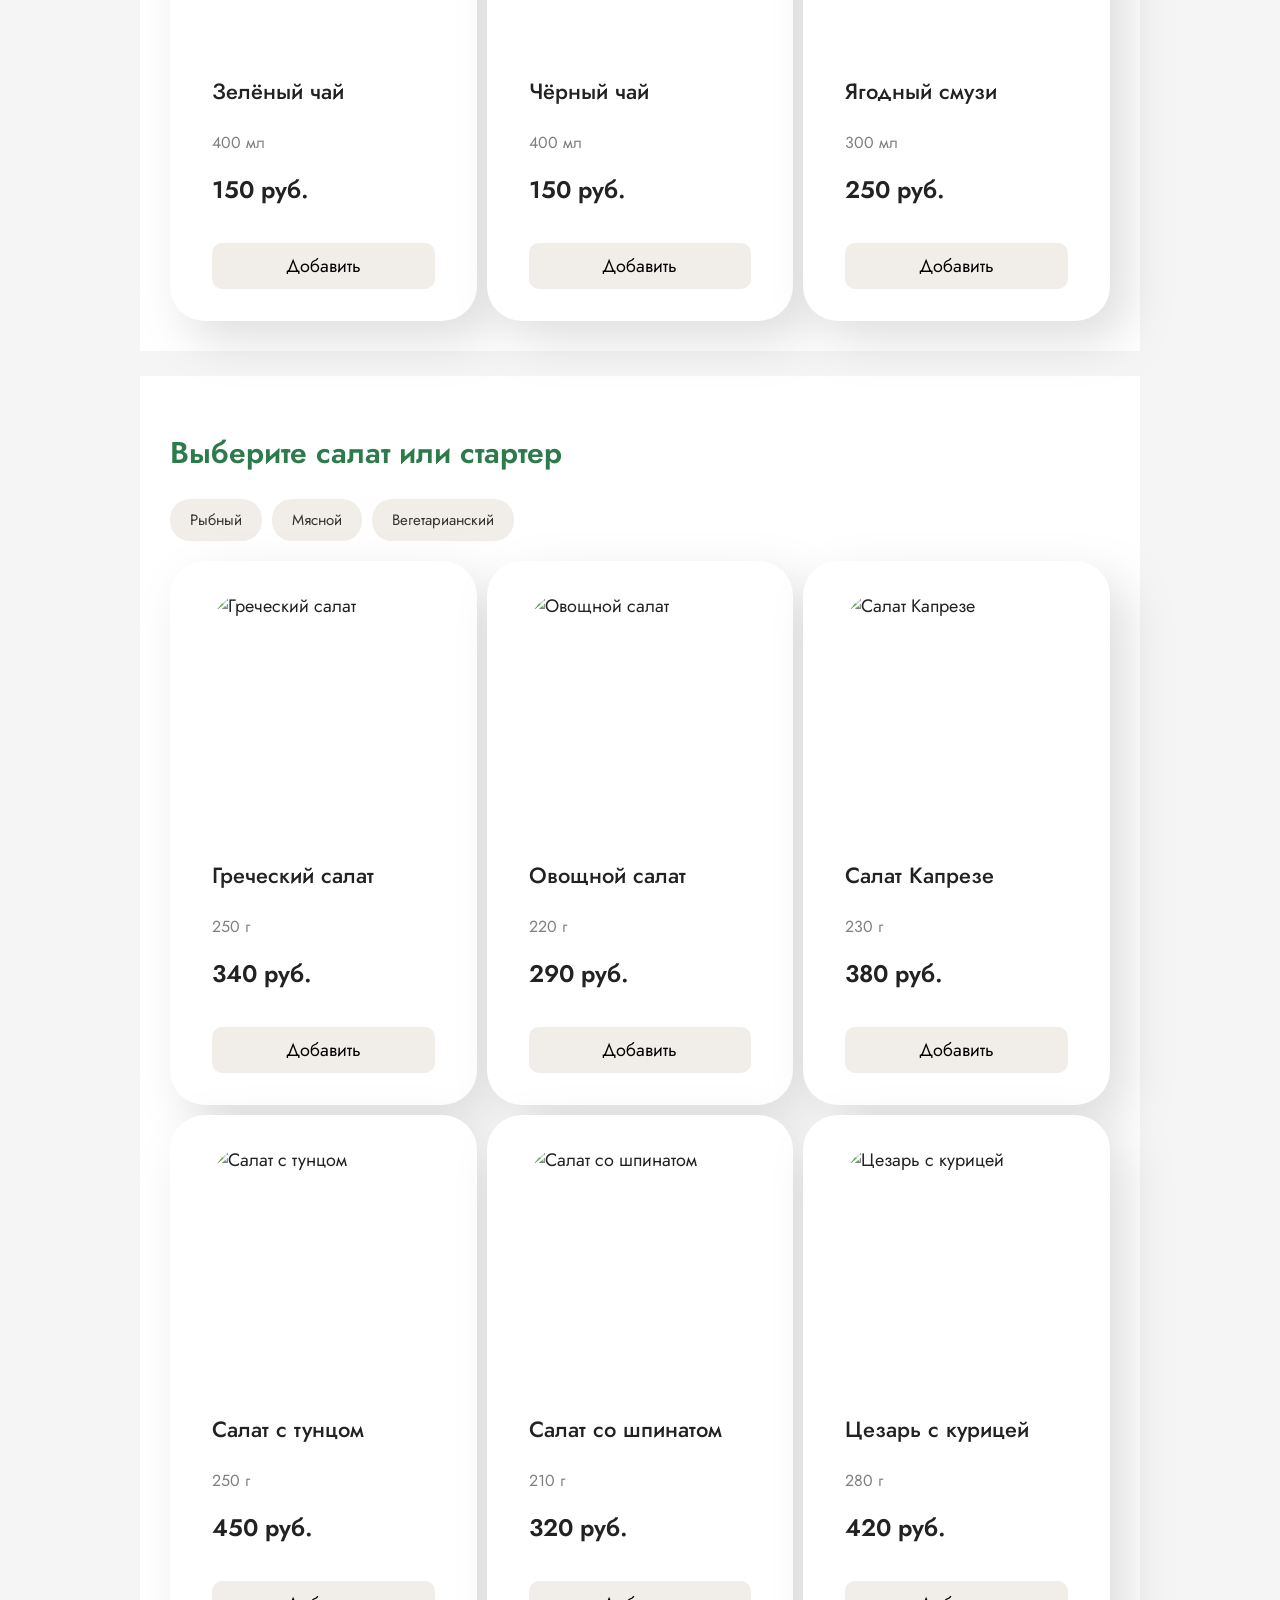
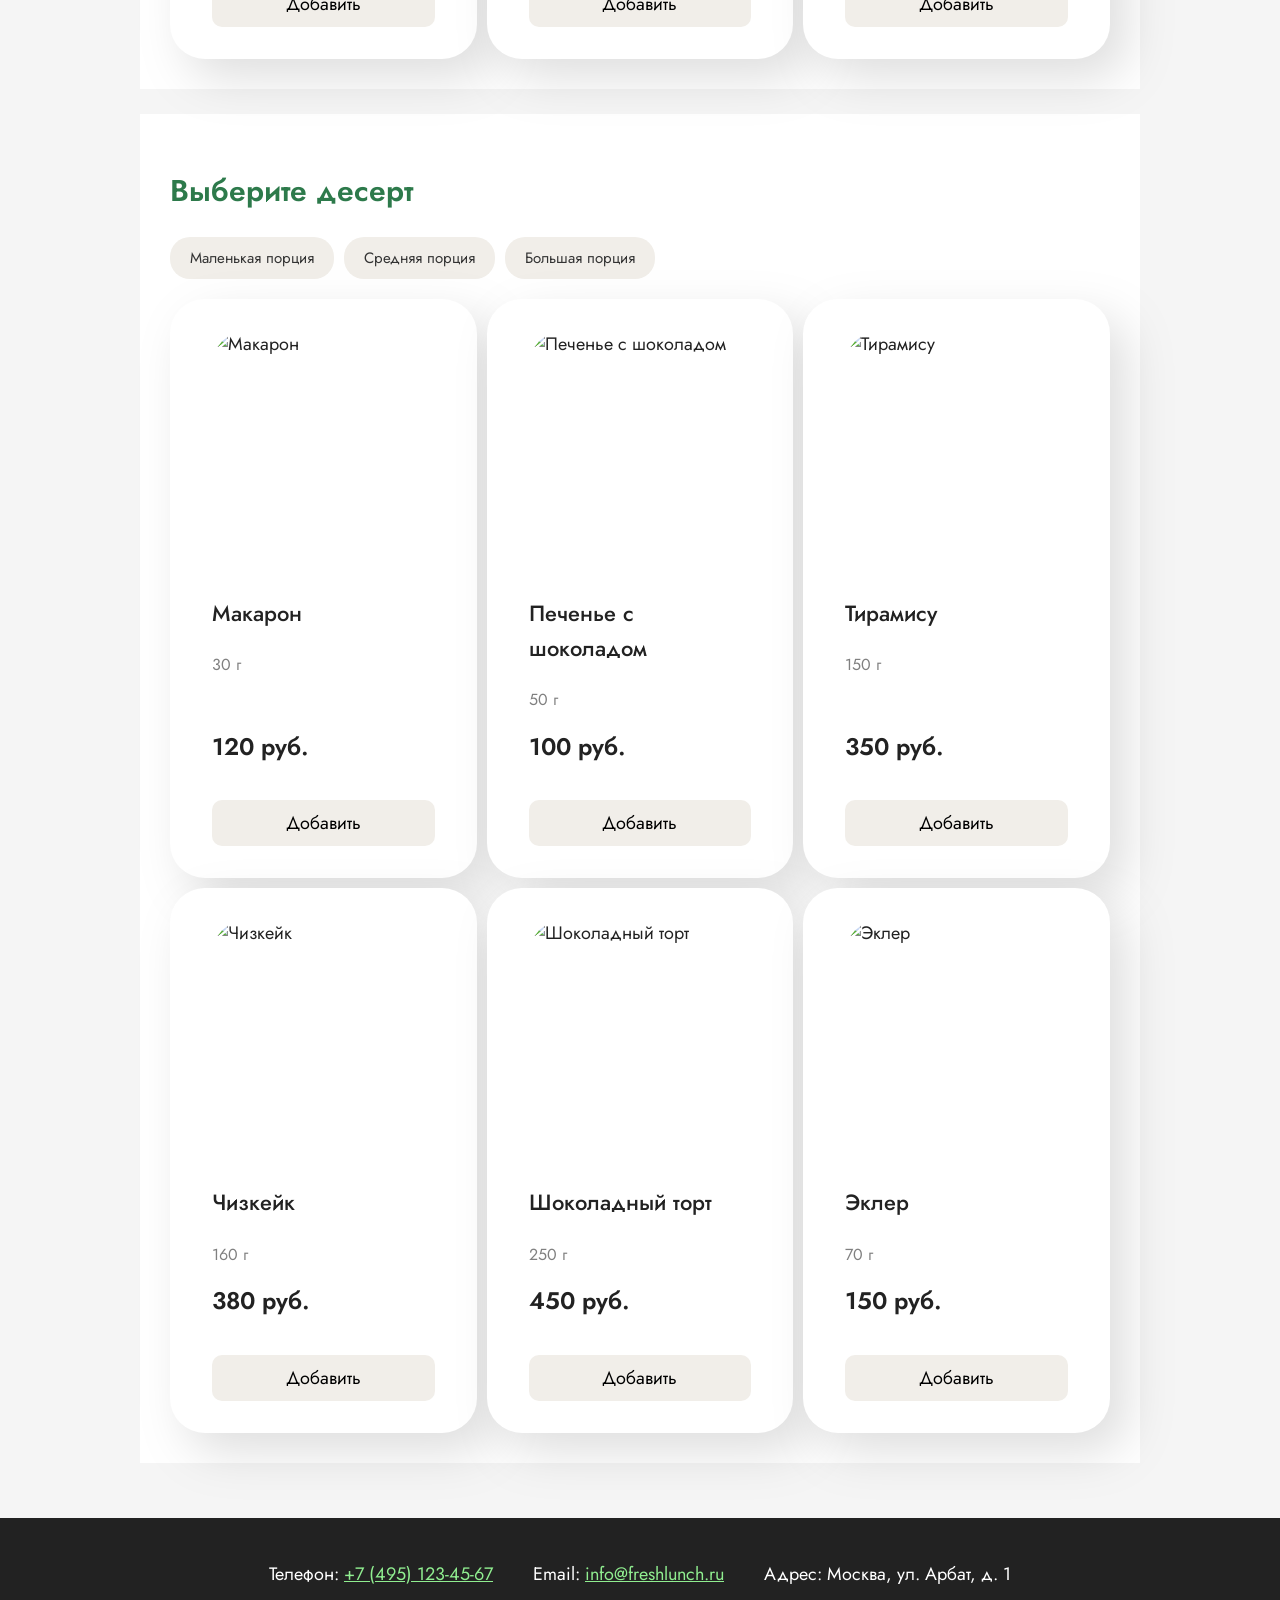
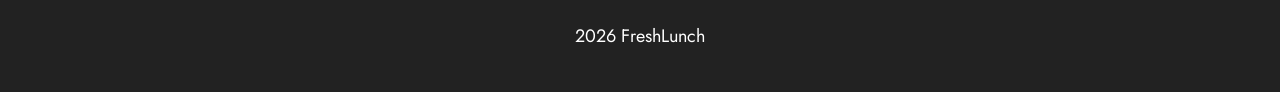
==== commit f7f7ccfe: "Лабораторные 7 и 8" ====
--- a/lunch.html
+++ b/lunch.html
@@ -22,10 +22,9 @@
 <header>
     <h1>FreshLunch</h1>
     <nav>
-        <!-- Ссылка на главную -->
         <a href="index.html">Главная</a>
-        <!-- Активная ссылка — текущая страница -->
         <a href="lunch.html" id="active">Собрать ланч</a>
+        <a href="checkout.html">Оформление</a>
         <a href="#">Акции</a>
         <a href="#contacts">Контакты</a>
     </nav>
@@ -171,73 +170,12 @@
     <!-- ================= КОНЕЦ ЛАБОРАТОРНОЙ 5 ================= -->
 </main>
 
-<!-- ЛАБОРАТОРНАЯ РАБОТА 3: ФОРМА ЗАКАЗА -->
-<section class="order-section">
-    <h2>Оформить заказ</h2>
-    <form action="https://httpbin.org/post" method="POST" class="order-form">
-        <!-- БЛОК 1: ЗАКАЗ КЛИЕНТА -->
-        <div class="order-column">
-            <h3>Ваш заказ</h3>
-            <!-- ЛАБОРАТОРНАЯ 4: БЛОК ЗАКАЗА -->
-            <input type="hidden" id="hidden-soup" name="soup" value="">
-            <input type="hidden" id="hidden-main" name="main_dish" value="">
-            <input type="hidden" id="hidden-drink" name="drink" value="">
-            <div id="order-display">
-                <p id="order-empty">Ничего не выбрано</p>
-                <div id="order-items" style="display: none;"></div>
-                <div id="order-total" style="display: none;">
-                    <p><strong>Стоимость заказа:</strong> <span id="total-value">0 руб.</span></p>
-                </div>
-            </div>
-            <!-- КОНЕЦ ЛАБОРАТОРНОЙ 4 -->
-        </div>
-        <!-- БЛОК 2: ДАННЫЕ КЛИЕНТА -->
-        <div class="order-column">
-            <h3>Данные клиента</h3>
-
-            <label for="name">Имя</label>
-            <input type="text" id="name" name="name" required>
-
-            <label for="email">Email</label>
-            <input type="email" id="email" name="email" required>
-
-            <div class="checkbox-row">
-                <input type="checkbox" id="subscribe" name="subscribe" checked>
-                <label for="subscribe">Подписаться на рассылку</label>
-            </div>
-
-            <label for="phone">Телефон</label>
-            <input type="tel" id="phone" name="phone" required>
-
-            <label for="address">Адрес доставки</label>
-            <input type="text" id="address" name="address" required>
-
-            <fieldset class="time-choice">
-                <legend>Время доставки</legend>
-
-                <div class="radio-row">
-                    <input type="radio" id="asap" name="delivery_time_type" value="asap" required>
-                    <label for="asap">Как можно скорее</label>
-                </div>
-
-                <div class="radio-row">
-                    <input type="radio" id="exact" name="delivery_time_type" value="exact" required>
-                    <label for="exact">Указать время</label>
-                </div>
-            </fieldset>
-
-            <label for="time">Укажите время</label>
-            <input type="time" id="time" name="delivery_time" min="07:00" max="23:00" step="300">
-            <p class="time-hint">Доступное время заказа: с 07:00 до 23:00</p>
-
-            <div class="form-buttons">
-                <button type="reset" class="btn-reset">Сбросить</button>
-                <button type="submit" class="btn-submit">Отправить</button>
-            </div>
-        </div>
-    </form>
-</section>
-<!-- КОНЕЦ ЛАБОРАТОРНОЙ 3 -->
+<div class="bottom-panel" id="order-panel" style="display: none;">
+    <div class="panel-content">
+        <span>Итого: <strong id="panel-total">0 руб.</strong></span>
+        <a href="checkout.html" id="panel-link" class="panel-link">Перейти к оформлению</a>
+    </div>
+</div>
 
 <footer id="contacts">
     <div class="contacts">
--- a/lunch.css
+++ b/lunch.css
@@ -452,4 +452,37 @@
     .combo-grid {
         grid-template-columns: 1fr;
     }
+}
+
+/* ================= ЛАБОРАТОРНАЯ 8 ================= */
+.bottom-panel {
+    position: sticky;
+    bottom: 0;
+    width: 100%;
+    background: white;
+    padding: 15px 30px;
+    box-shadow: 0 -4px 15px rgba(0, 0, 0, 0.1);
+    z-index: 100;
+}
+.panel-content {
+    max-width: 1000px;
+    margin: 0 auto;
+    display: flex;
+    justify-content: space-between;
+    align-items: center;
+    font-size: 20px;
+}
+.panel-link {
+    background: #2d7a4b;
+    color: white;
+    text-decoration: none;
+    padding: 10px 25px;
+    border-radius: 10px;
+}
+.panel-link:hover {
+    background: #1f5635;
+}
+.dish-card.selected {
+    border: 2px solid #2d7a4b;
+    background-color: #f0f7f2;
 }
